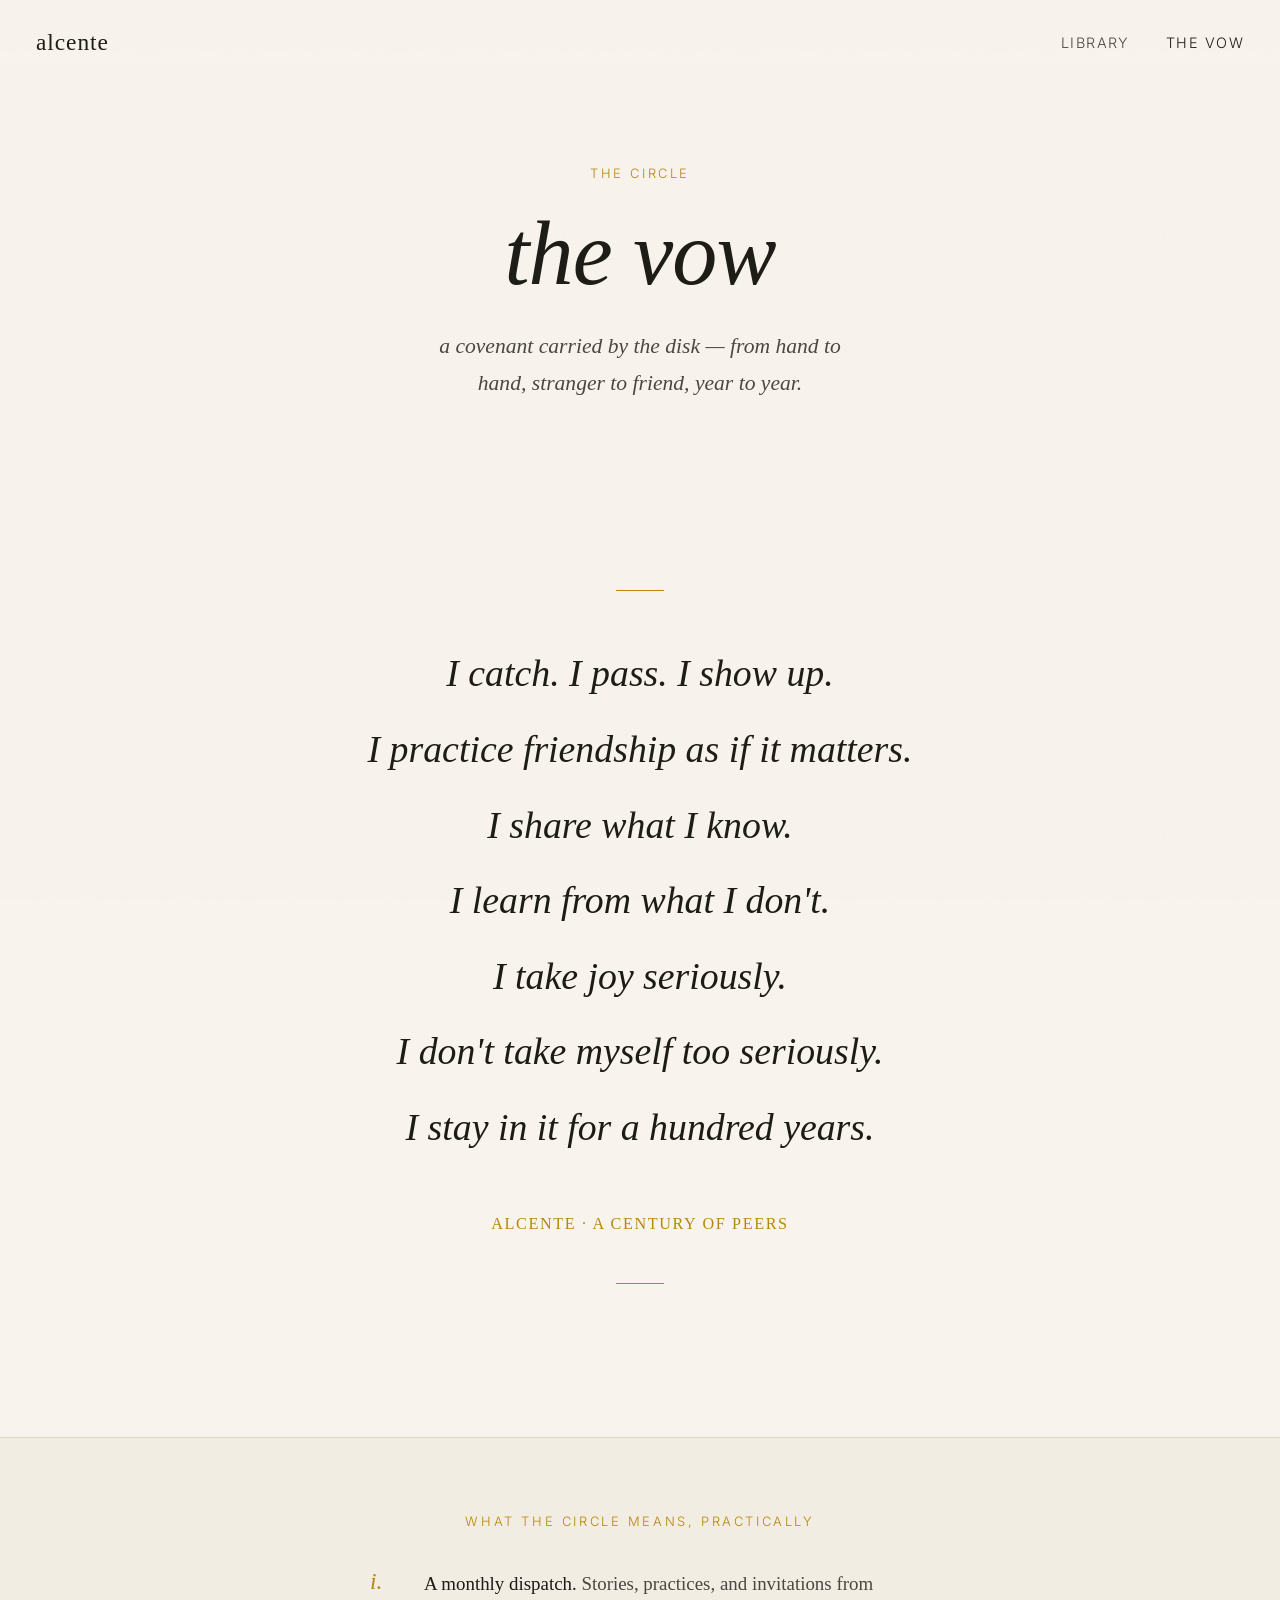
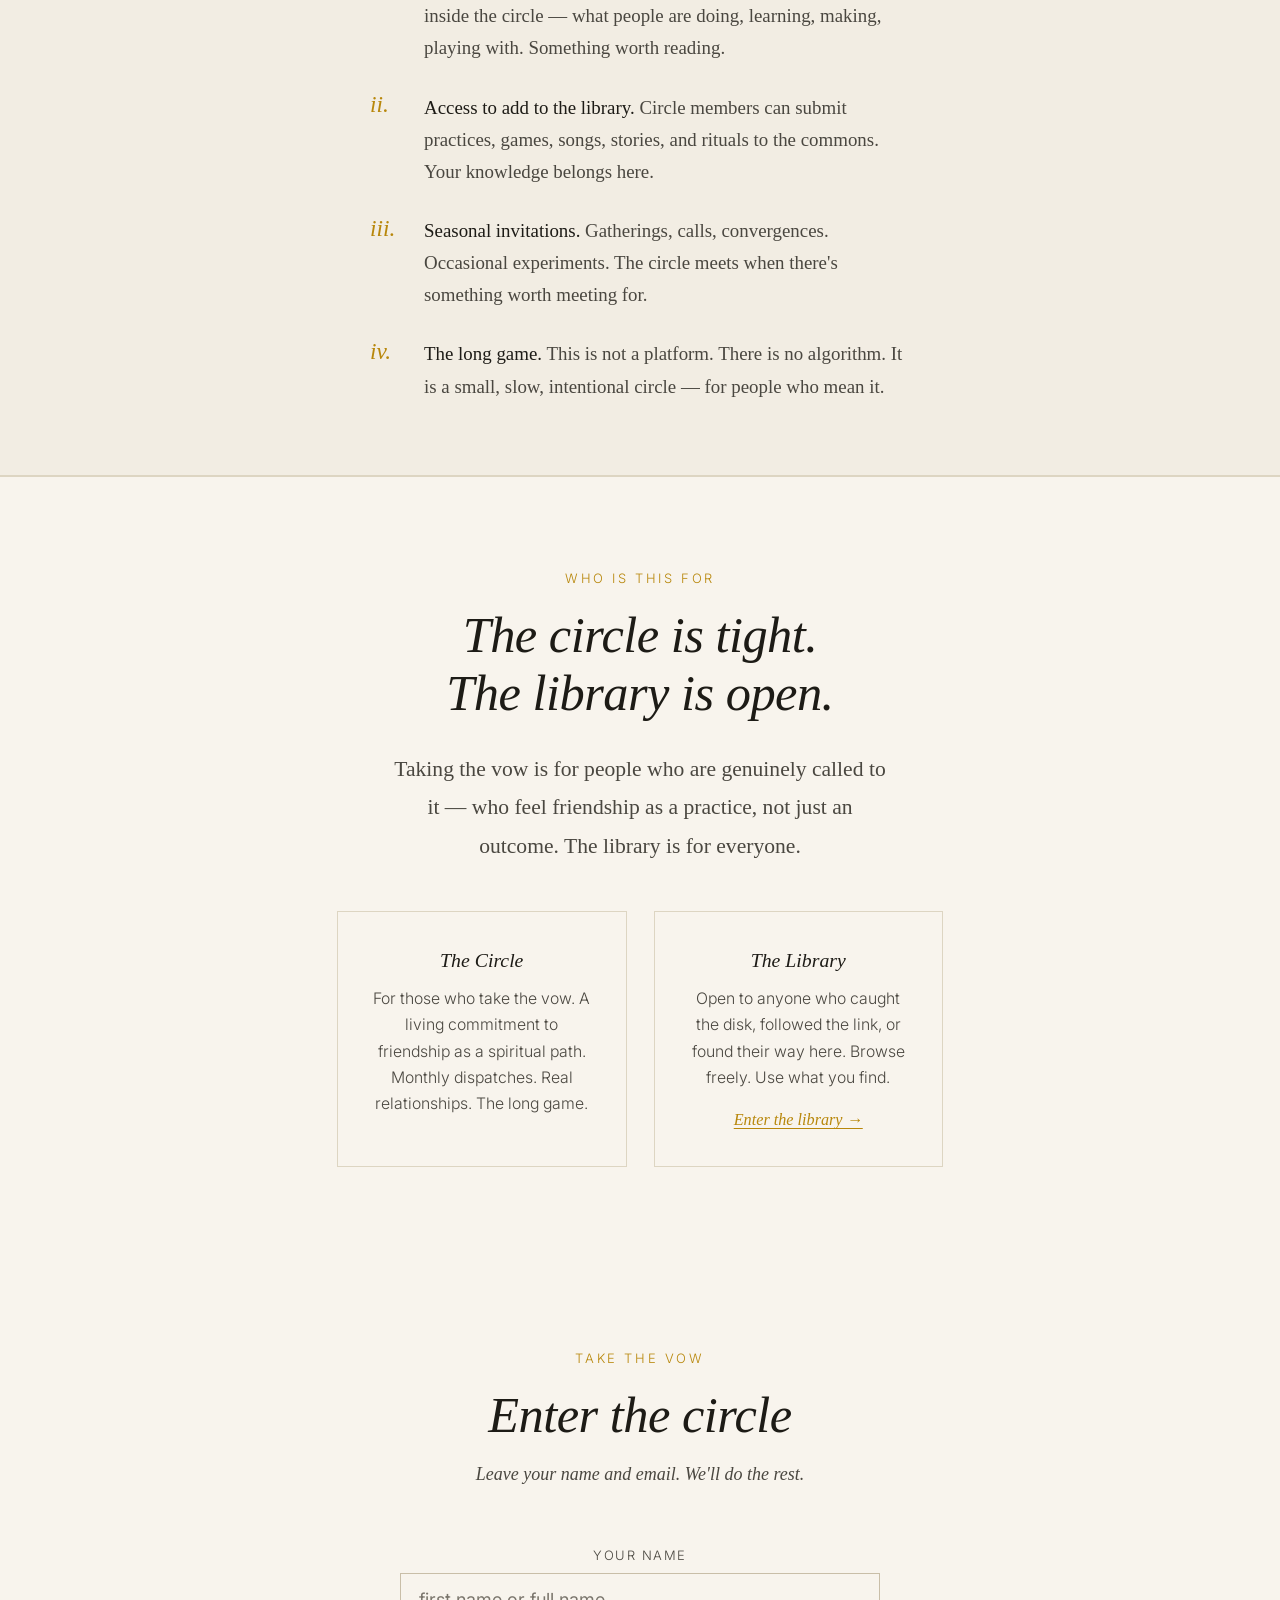
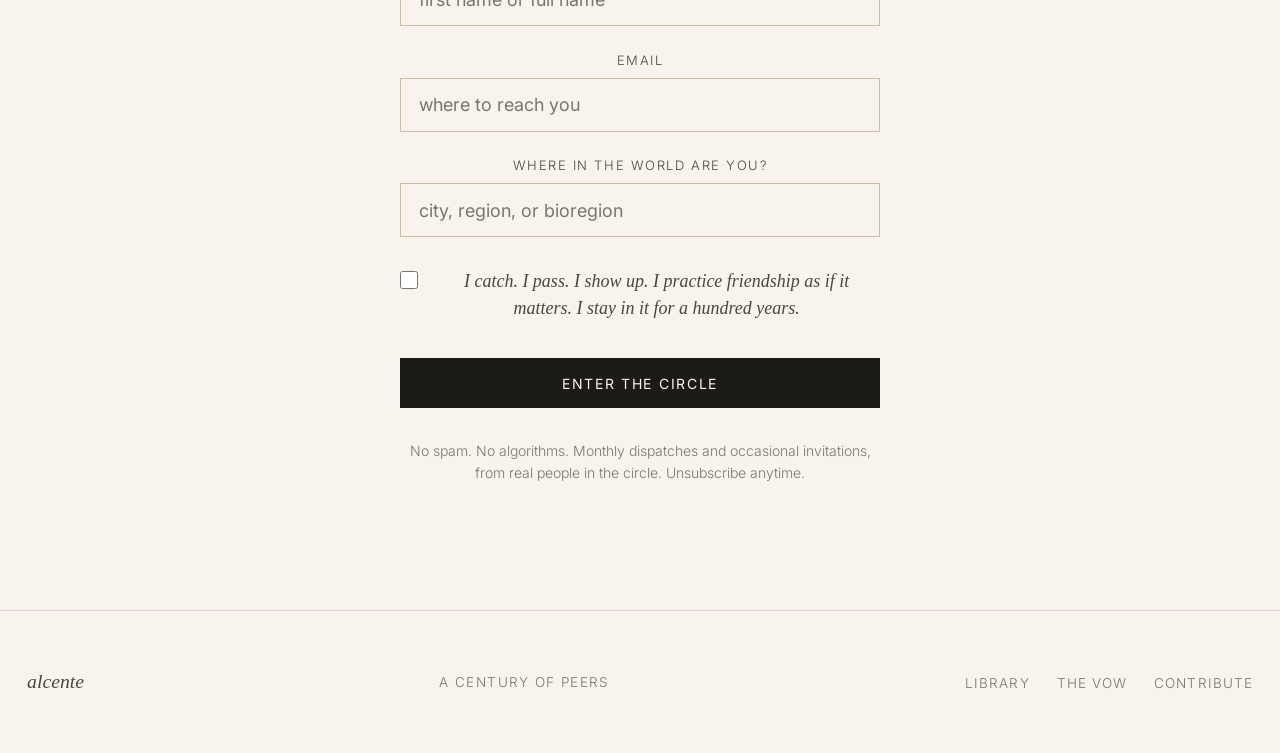
==== covenant.html @ 333cc289 "launch alcente" ====
<!DOCTYPE html>
<html lang="en">
<head>
  <meta charset="UTF-8">
  <meta name="viewport" content="width=device-width, initial-scale=1.0">
  <title>The Vow — alcente</title>
  <meta name="description" content="A hundred years of friendship. The covenant carried by the disk.">
  <link rel="preconnect" href="https://fonts.googleapis.com">
  <link rel="preconnect" href="https://fonts.gstatic.com" crossorigin>
  <link href="https://fonts.googleapis.com/css2?family=Cormorant+Garant:ital,wght@0,300;0,400;0,500;0,600;1,300;1,400;1,500&family=Inter:wght@300;400;500&display=swap" rel="stylesheet">
  <link rel="stylesheet" href="style.css">
  <style>
    /* Page-specific overrides */
    .vow__text {
      font-size: clamp(1.5rem, 3.5vw, 2.1rem);
    }
    .who-joins {
      padding: 5rem 1.5rem;
      border-top: 1px solid var(--border);
    }
    .who-joins__grid {
      display: grid;
      grid-template-columns: 1fr 1fr;
      gap: 1.5rem;
      max-width: 620px;
      margin: 2.5rem auto 0;
    }
    .who-joins__card {
      padding: 1.75rem;
      border: 1px solid var(--border);
    }
    .who-joins__title {
      font-family: var(--font-serif);
      font-size: 1.1rem;
      font-style: italic;
      margin-bottom: 0.5rem;
      color: var(--ink);
    }
    .who-joins__desc {
      font-size: 0.88rem;
      color: var(--ink-mid);
      line-height: 1.65;
    }
    @media (max-width: 560px) {
      .who-joins__grid { grid-template-columns: 1fr; }
    }
  </style>
</head>
<body>

  <nav class="nav">
    <a href="/" class="nav__logo">alcente</a>
    <ul class="nav__links">
      <li><a href="library.html">Library</a></li>
      <li><a href="covenant.html" class="active">The Vow</a></li>
    </ul>
  </nav>

  <main>

    <!-- Page Hero -->
    <section class="page-hero">
      <p class="section__label">The Circle</p>
      <h1 style="font-family: var(--font-serif); font-size: clamp(2.8rem, 8vw, 5rem); font-weight: 300; font-style: italic; margin-bottom: 1.25rem;">
        the vow
      </h1>
      <p style="font-family: var(--font-serif); font-size: 1.2rem; font-style: italic; color: var(--ink-mid); max-width: 420px; margin: 0 auto;">
        a covenant carried by the disk — from hand to hand, stranger to friend, year to year.
      </p>
    </section>

    <!-- The Vow -->
    <section class="vow">
      <div class="container" style="text-align: center;">
        <div class="divider"></div>

        <p class="vow__text" id="vow-text">
          <span class="vow__line">I catch. I pass. I show up.</span>
          <span class="vow__line">I practice friendship as if it matters.</span>
          <span class="vow__line">I share what I know.</span>
          <span class="vow__line">I learn from what I don't.</span>
          <span class="vow__line">I take joy seriously.</span>
          <span class="vow__line">I don't take myself too seriously.</span>
          <span class="vow__line">I stay in it for a hundred years.</span>
        </p>

        <div class="vow__signature">alcente · a century of peers</div>
        <div class="divider"></div>
      </div>
    </section>

    <!-- What the circle means -->
    <section class="circle-means">
      <div class="container">
        <p class="section__label" style="text-align:center;">What the circle means, practically</p>
        <ul class="circle-means__items" style="margin-top: 2rem;">
          <li class="circle-means__item fade-up">
            <span class="circle-means__num">i.</span>
            <span class="circle-means__desc">
              <strong style="font-weight: 500; color: var(--ink);">A monthly dispatch.</strong>
              Stories, practices, and invitations from inside the circle — what people are doing,
              learning, making, playing with. Something worth reading.
            </span>
          </li>
          <li class="circle-means__item fade-up">
            <span class="circle-means__num">ii.</span>
            <span class="circle-means__desc">
              <strong style="font-weight: 500; color: var(--ink);">Access to add to the library.</strong>
              Circle members can submit practices, games, songs, stories, and rituals
              to the commons. Your knowledge belongs here.
            </span>
          </li>
          <li class="circle-means__item fade-up">
            <span class="circle-means__num">iii.</span>
            <span class="circle-means__desc">
              <strong style="font-weight: 500; color: var(--ink);">Seasonal invitations.</strong>
              Gatherings, calls, convergences. Occasional experiments.
              The circle meets when there's something worth meeting for.
            </span>
          </li>
          <li class="circle-means__item fade-up">
            <span class="circle-means__num">iv.</span>
            <span class="circle-means__desc">
              <strong style="font-weight: 500; color: var(--ink);">The long game.</strong>
              This is not a platform. There is no algorithm. 
              It is a small, slow, intentional circle — for people who mean it.
            </span>
          </li>
        </ul>
      </div>
    </section>

    <!-- Who is this for -->
    <section class="who-joins">
      <div class="container" style="text-align: center;">
        <p class="section__label">Who is this for</p>
        <h2 class="section__title" style="font-style: italic; font-weight: 300;">
          The circle is tight.<br>The library is open.
        </h2>
        <p class="section__body" style="max-width: 500px; margin: 0 auto;">
          Taking the vow is for people who are genuinely called to it —
          who feel friendship as a practice, not just an outcome.
          The library is for everyone.
        </p>
        <div class="who-joins__grid">
          <div class="who-joins__card">
            <p class="who-joins__title">The Circle</p>
            <p class="who-joins__desc">
              For those who take the vow. A living commitment
              to friendship as a spiritual path. Monthly dispatches.
              Real relationships. The long game.
            </p>
          </div>
          <div class="who-joins__card">
            <p class="who-joins__title">The Library</p>
            <p class="who-joins__desc">
              Open to anyone who caught the disk, followed the link,
              or found their way here. Browse freely. Use what you find.
            </p>
            <p style="margin-top: 0.75rem;"><a href="library.html" style="font-family: var(--font-serif); font-style: italic; font-size: 0.9rem; color: var(--gold); text-decoration: underline; text-underline-offset: 3px;">Enter the library →</a></p>
          </div>
        </div>
      </div>
    </section>

    <!-- Join Form -->
    <section class="join" id="join">
      <div class="container" style="text-align: center;">
        <p class="section__label">Take the Vow</p>
        <h2 class="section__title" style="font-style: italic; font-weight: 300; margin-bottom: 0.75rem;">
          Enter the circle
        </h2>
        <p style="font-family: var(--font-serif); font-size: 1rem; font-style: italic; color: var(--ink-mid); margin-bottom: 3rem;">
          Leave your name and email. We'll do the rest.
        </p>

        <!-- Success message (hidden by default) -->
        <div class="form__success" id="form-success">
          <div style="margin-bottom: 1.5rem;">
            <svg width="48" height="48" viewBox="0 0 48 48" fill="none" xmlns="http://www.w3.org/2000/svg" style="margin: 0 auto 1rem;">
              <circle cx="24" cy="24" r="23" stroke="#B8870B" stroke-width="1"/>
              <circle cx="24" cy="24" r="15" stroke="#B8870B" stroke-width="0.5" opacity="0.4"/>
              <circle cx="24" cy="24" r="3" fill="#B8870B" opacity="0.5"/>
            </svg>
          </div>
          <p class="form__success-title">Welcome to the circle.</p>
          <p style="font-family: var(--font-serif); font-size: 1.1rem; font-style: italic; color: var(--ink-mid); line-height: 1.7; max-width: 380px; margin: 0 auto 1.5rem;">
            You'll receive a welcome dispatch soon. In the meantime — 
            the library is open, and the disk keeps moving.
          </p>
          <a href="library.html" class="btn btn--ghost" style="margin-top: 0.5rem;">Enter the Library</a>
        </div>

        <!-- The Form -->
        <!-- 
          SETUP: Replace the form action URL with your Formspree endpoint.
          1. Go to formspree.io → New Form
          2. Copy your endpoint (looks like https://formspree.io/f/xxxxxxxx)
          3. Replace "YOUR_FORMSPREE_ENDPOINT" below
        -->
        <form
          class="form"
          id="vow-form"
          action="https://formspree.io/f/mnjywywq"
          method="POST"
        >
          <!-- Hidden field for form identification -->
          <input type="hidden" name="_subject" value="New circle member — alcente">
          <input type="hidden" name="_next" value="">

          <div class="form__field">
            <label class="form__label" for="name">Your name</label>
            <input
              class="form__input"
              type="text"
              id="name"
              name="name"
              placeholder="first name or full name"
              required
              autocomplete="given-name"
            >
          </div>

          <div class="form__field">
            <label class="form__label" for="email">Email</label>
            <input
              class="form__input"
              type="email"
              id="email"
              name="email"
              placeholder="where to reach you"
              required
              autocomplete="email"
            >
          </div>

          <div class="form__field">
            <label class="form__label" for="where">Where in the world are you?</label>
            <input
              class="form__input"
              type="text"
              id="where"
              name="where"
              placeholder="city, region, or bioregion"
              autocomplete="off"
            >
          </div>

          <div class="form__field" style="margin-top: 0.5rem;">
            <label class="form__checkbox">
              <input type="checkbox" name="vow_taken" id="vow" required>
              <span class="form__checkbox-text">
                I catch. I pass. I show up. I practice friendship as if it matters.
                I stay in it for a hundred years.
              </span>
            </label>
          </div>

          <button type="submit" class="btn btn--primary" style="margin-top: 0.75rem; width: 100%;">
            Enter the Circle
          </button>

          <p class="form__note">
            No spam. No algorithms. Monthly dispatches and occasional invitations, 
            from real people in the circle. Unsubscribe anytime.
          </p>

        </form>
      </div>
    </section>

  </main>

  <footer class="footer">
    <div class="footer__logo">alcente</div>
    <span class="footer__tagline">a century of peers</span>
    <ul class="footer__links">
      <li><a href="library.html">Library</a></li>
      <li><a href="covenant.html">The Vow</a></li>
      <li><a href="contribute.html">Contribute</a></li>
    </ul>
  </footer>

  <script>
    // Animate vow lines on load
    const vowLines = document.querySelectorAll('.vow__line');
    vowLines.forEach((line, i) => {
      setTimeout(() => line.classList.add('visible'), 300 + i * 180);
    });

    // Scroll fade-ups
    const observer = new IntersectionObserver(
      (entries) => entries.forEach(e => { if (e.isIntersecting) e.target.classList.add('visible'); }),
      { threshold: 0.15 }
    );
    document.querySelectorAll('.fade-up').forEach(el => observer.observe(el));

    // Form AJAX submission
    const form = document.getElementById('vow-form');
    const success = document.getElementById('form-success');

    form.addEventListener('submit', async (e) => {
      e.preventDefault();
      const data = new FormData(form);
      const action = form.getAttribute('action');

      if (action === 'https://formspree.io/f/mnjywywq') {
        // Dev mode: just show success
        form.style.display = 'none';
        success.classList.add('show');
        return;
      }

      try {
        const res = await fetch(action, {
          method: 'POST',
          body: data,
          headers: { 'Accept': 'application/json' }
        });
        if (res.ok) {
          form.style.display = 'none';
          success.classList.add('show');
        } else {
          alert('Something went wrong. Please try again or email us directly.');
        }
      } catch {
        alert('Could not submit. Check your connection and try again.');
      }
    });
  </script>

</body>
</html>
---- style.css ----
/* ============================================
   ALCENTE — Design System
   a century of peers
   ============================================ */

@import url('https://fonts.googleapis.com/css2?family=Cormorant+Garant:ital,wght@0,300;0,400;0,500;0,600;1,300;1,400;1,500&family=Inter:wght@300;400;500&display=swap');

/* --- Tokens --- */
:root {
  --cream:      #F8F4ED;
  --cream-dark: #EDE6D6;
  --cream-mid:  #F2EDE3;
  --ink:        #1D1B16;
  --ink-mid:    #4A4740;
  --ink-light:  #7A756C;
  --gold:       #B8870B;
  --gold-pale:  rgba(184, 135, 11, 0.10);
  --gold-warm:  #C9A040;
  --sage:       #627358;
  --sage-pale:  rgba(98, 115, 88, 0.10);
  --border:     #DDD5C2;
  --border-mid: #C9BEA8;

  --font-serif: 'Cormorant Garant', Georgia, serif;
  --font-sans:  'Inter', system-ui, -apple-system, sans-serif;

  --ease-out: cubic-bezier(0.22, 1, 0.36, 1);
  --ease-in-out: cubic-bezier(0.65, 0, 0.35, 1);

  --max-prose: 660px;
  --max-wide:  960px;
}

/* --- Reset --- */
*, *::before, *::after { box-sizing: border-box; margin: 0; padding: 0; }

html {
  font-size: 18px;
  scroll-behavior: smooth;
  -webkit-font-smoothing: antialiased;
  -moz-osx-font-smoothing: grayscale;
}

body {
  background-color: var(--cream);
  color: var(--ink);
  font-family: var(--font-sans);
  font-weight: 300;
  line-height: 1.7;
  min-height: 100vh;
}

/* Grain overlay */
body::after {
  content: '';
  position: fixed;
  inset: 0;
  background-image: url("data:image/svg+xml,%3Csvg xmlns='http://www.w3.org/2000/svg' width='300' height='300'%3E%3Cfilter id='n'%3E%3CfeTurbulence type='fractalNoise' baseFrequency='0.75' numOctaves='4' stitchTiles='stitch'/%3E%3CfeColorMatrix type='saturate' values='0'/%3E%3C/filter%3E%3Crect width='300' height='300' filter='url(%23n)' opacity='0.04'/%3E%3C/svg%3E");
  pointer-events: none;
  z-index: 9999;
  opacity: 0.6;
}

img, svg { display: block; max-width: 100%; }
a { color: inherit; text-decoration: none; }
button { cursor: pointer; font-family: inherit; }

/* --- Typography --- */
h1, h2, h3, h4 {
  font-family: var(--font-serif);
  font-weight: 400;
  line-height: 1.15;
  letter-spacing: -0.01em;
}

h1 { font-size: clamp(2.8rem, 8vw, 5.5rem); }
h2 { font-size: clamp(1.8rem, 4vw, 2.8rem); }
h3 { font-size: clamp(1.3rem, 3vw, 1.8rem); }

p { font-size: 1rem; color: var(--ink-mid); }

.serif { font-family: var(--font-serif); }
.italic { font-style: italic; }
.gold { color: var(--gold); }
.sage { color: var(--sage); }
.light { color: var(--ink-light); }
.small { font-size: 0.78rem; letter-spacing: 0.08em; text-transform: uppercase; }

/* --- Layout --- */
.container {
  width: 100%;
  max-width: var(--max-prose);
  margin: 0 auto;
  padding: 0 1.5rem;
}

.container--wide {
  max-width: var(--max-wide);
}

/* --- Navigation --- */
.nav {
  position: fixed;
  top: 0;
  left: 0;
  right: 0;
  z-index: 100;
  padding: 1.25rem 2rem;
  display: flex;
  align-items: center;
  justify-content: space-between;
  background: linear-gradient(to bottom, var(--cream) 60%, transparent);
}

.nav__logo {
  font-family: var(--font-serif);
  font-size: 1.3rem;
  font-weight: 500;
  letter-spacing: 0.04em;
  color: var(--ink);
  transition: opacity 0.2s;
}
.nav__logo:hover { opacity: 0.6; }

.nav__links {
  display: flex;
  gap: 2rem;
  list-style: none;
}

.nav__links a {
  font-size: 0.8rem;
  letter-spacing: 0.1em;
  text-transform: uppercase;
  color: var(--ink-mid);
  transition: color 0.2s;
}
.nav__links a:hover,
.nav__links a.active { color: var(--ink); }

/* --- Hero --- */
.hero {
  min-height: 100svh;
  display: flex;
  flex-direction: column;
  align-items: center;
  justify-content: center;
  text-align: center;
  padding: 6rem 1.5rem 4rem;
  position: relative;
}

.hero__disk {
  width: min(280px, 70vw);
  height: min(280px, 70vw);
  margin: 0 auto 3rem;
  animation: breathe 7s var(--ease-in-out) infinite;
}

.disk-ring-outer {
  animation: rotate 90s linear infinite;
  transform-origin: center;
}
.disk-ring-inner {
  animation: rotate 50s linear infinite reverse;
  transform-origin: center;
}

.hero__eyebrow {
  font-size: 0.72rem;
  letter-spacing: 0.2em;
  text-transform: uppercase;
  color: var(--gold);
  margin-bottom: 1.2rem;
}

.hero__title {
  font-family: var(--font-serif);
  font-size: clamp(3.2rem, 10vw, 6.5rem);
  font-weight: 300;
  font-style: italic;
  color: var(--ink);
  line-height: 1.05;
  margin-bottom: 1.5rem;
}

.hero__sub {
  font-family: var(--font-serif);
  font-size: clamp(1.1rem, 2.5vw, 1.4rem);
  color: var(--ink-mid);
  font-style: italic;
  max-width: 480px;
  margin: 0 auto 3rem;
  line-height: 1.6;
}

.hero__ctas {
  display: flex;
  gap: 1rem;
  flex-wrap: wrap;
  justify-content: center;
}

.hero__scroll {
  position: absolute;
  bottom: 2rem;
  left: 50%;
  transform: translateX(-50%);
  font-size: 0.7rem;
  letter-spacing: 0.15em;
  text-transform: uppercase;
  color: var(--ink-light);
  display: flex;
  flex-direction: column;
  align-items: center;
  gap: 0.5rem;
  animation: float 3s ease-in-out infinite;
}
.hero__scroll::after {
  content: '';
  width: 1px;
  height: 40px;
  background: linear-gradient(to bottom, var(--ink-light), transparent);
}

/* --- Buttons --- */
.btn {
  display: inline-block;
  padding: 0.85rem 2rem;
  font-family: var(--font-sans);
  font-size: 0.78rem;
  font-weight: 400;
  letter-spacing: 0.12em;
  text-transform: uppercase;
  border: 1px solid currentColor;
  transition: all 0.25s var(--ease-out);
  position: relative;
  overflow: hidden;
}

.btn--primary {
  background: var(--ink);
  color: var(--cream);
  border-color: var(--ink);
}
.btn--primary:hover {
  background: var(--gold);
  border-color: var(--gold);
  color: var(--cream);
  transform: translateY(-2px);
}

.btn--ghost {
  background: transparent;
  color: var(--ink);
  border-color: var(--border-mid);
}
.btn--ghost:hover {
  border-color: var(--ink);
  transform: translateY(-2px);
}

/* --- Divider --- */
.divider {
  width: 48px;
  height: 1px;
  background: var(--gold);
  margin: 2.5rem auto;
}
.divider--left { margin-left: 0; }

/* --- Section --- */
.section {
  padding: 6rem 1.5rem;
}

.section__label {
  font-size: 0.72rem;
  letter-spacing: 0.2em;
  text-transform: uppercase;
  color: var(--gold);
  margin-bottom: 1rem;
}

.section__title {
  margin-bottom: 1.5rem;
}

.section__body {
  font-family: var(--font-serif);
  font-size: clamp(1.05rem, 2vw, 1.2rem);
  color: var(--ink-mid);
  line-height: 1.8;
}

/* --- About split (homepage) --- */
.about {
  background: var(--cream-mid);
  border-top: 1px solid var(--border);
  border-bottom: 1px solid var(--border);
}

.about__grid {
  display: grid;
  grid-template-columns: 1fr 1fr;
  gap: 4rem;
  align-items: center;
}

.about__text p + p { margin-top: 1rem; }

.about__values {
  list-style: none;
  display: flex;
  flex-direction: column;
  gap: 1.5rem;
}

.about__value {
  border-left: 2px solid var(--gold);
  padding-left: 1.5rem;
}

.about__value-title {
  font-family: var(--font-serif);
  font-size: 1.2rem;
  font-style: italic;
  margin-bottom: 0.25rem;
  color: var(--ink);
}

.about__value-desc {
  font-size: 0.9rem;
  color: var(--ink-mid);
  line-height: 1.6;
}

/* --- Vow / Covenant page --- */
.page-hero {
  padding: 9rem 1.5rem 4rem;
  text-align: center;
}

.vow {
  padding: 4rem 1.5rem 6rem;
  background: var(--cream);
}

.vow__text {
  font-family: var(--font-serif);
  font-size: clamp(1.4rem, 3.5vw, 2rem);
  font-style: italic;
  line-height: 2;
  color: var(--ink);
  text-align: center;
  max-width: 560px;
  margin: 0 auto;
}

.vow__line {
  display: block;
  opacity: 0;
  transform: translateY(12px);
  transition: opacity 0.6s var(--ease-out), transform 0.6s var(--ease-out);
}

.vow__line.visible {
  opacity: 1;
  transform: translateY(0);
}

.vow__signature {
  font-family: var(--font-serif);
  font-size: 0.9rem;
  color: var(--gold);
  letter-spacing: 0.1em;
  text-transform: uppercase;
  margin-top: 2.5rem;
  text-align: center;
}

/* What the circle means */
.circle-means {
  padding: 4rem 1.5rem;
  background: var(--cream-mid);
  border-top: 1px solid var(--border);
  border-bottom: 1px solid var(--border);
}

.circle-means__items {
  list-style: none;
  display: flex;
  flex-direction: column;
  gap: 1.5rem;
  max-width: 540px;
  margin: 0 auto;
}

.circle-means__item {
  display: grid;
  grid-template-columns: 2rem 1fr;
  gap: 1rem;
  align-items: start;
}

.circle-means__num {
  font-family: var(--font-serif);
  font-style: italic;
  font-size: 1.3rem;
  color: var(--gold);
  line-height: 1;
  padding-top: 0.1rem;
}

.circle-means__desc {
  font-family: var(--font-serif);
  font-size: 1.05rem;
  color: var(--ink-mid);
  line-height: 1.7;
}

/* Join form */
.join {
  padding: 5rem 1.5rem 7rem;
}

.form {
  max-width: 480px;
  margin: 0 auto;
  display: flex;
  flex-direction: column;
  gap: 1.25rem;
}

.form__field {
  display: flex;
  flex-direction: column;
  gap: 0.4rem;
}

.form__label {
  font-size: 0.72rem;
  letter-spacing: 0.12em;
  text-transform: uppercase;
  color: var(--ink-mid);
}

.form__input {
  background: transparent;
  border: 1px solid var(--border-mid);
  border-radius: 0;
  padding: 0.85rem 1rem;
  font-family: var(--font-sans);
  font-size: 1rem;
  color: var(--ink);
  transition: border-color 0.2s;
  width: 100%;
  outline: none;
}

.form__input:focus { border-color: var(--ink); }
.form__input::placeholder { color: var(--ink-light); }

.form__checkbox {
  display: flex;
  align-items: flex-start;
  gap: 0.85rem;
  cursor: pointer;
}

.form__checkbox input[type="checkbox"] {
  width: 18px;
  height: 18px;
  flex-shrink: 0;
  margin-top: 0.15rem;
  accent-color: var(--gold);
  cursor: pointer;
}

.form__checkbox-text {
  font-family: var(--font-serif);
  font-size: 1rem;
  font-style: italic;
  color: var(--ink-mid);
  line-height: 1.5;
}

.form__note {
  font-size: 0.78rem;
  color: var(--ink-light);
  line-height: 1.6;
  text-align: center;
  margin-top: 0.5rem;
}

.form__success {
  display: none;
  text-align: center;
  padding: 3rem;
  border: 1px solid var(--border);
}

.form__success.show { display: block; }

.form__success-title {
  font-family: var(--font-serif);
  font-size: 2rem;
  font-style: italic;
  margin-bottom: 0.75rem;
}

/* --- Library page --- */
.library-intro {
  padding: 9rem 1.5rem 3rem;
  text-align: center;
}

.filter-bar {
  padding: 0 1.5rem 2.5rem;
  display: flex;
  flex-direction: column;
  gap: 1rem;
  align-items: center;
  position: sticky;
  top: 64px;
  background: var(--cream);
  z-index: 10;
  border-bottom: 1px solid var(--border);
  padding-bottom: 1.25rem;
}

.filter-group {
  display: flex;
  align-items: center;
  gap: 0.5rem;
  flex-wrap: wrap;
  justify-content: center;
}

.filter-group__label {
  font-size: 0.68rem;
  letter-spacing: 0.12em;
  text-transform: uppercase;
  color: var(--ink-light);
  margin-right: 0.25rem;
}

.chip {
  font-family: var(--font-sans);
  font-size: 0.72rem;
  font-weight: 400;
  letter-spacing: 0.08em;
  text-transform: uppercase;
  padding: 0.4rem 0.9rem;
  border: 1px solid var(--border);
  background: transparent;
  color: var(--ink-mid);
  cursor: pointer;
  transition: all 0.18s;
  border-radius: 100px;
}

.chip:hover { border-color: var(--ink-mid); color: var(--ink); }
.chip.active {
  background: var(--ink);
  border-color: var(--ink);
  color: var(--cream);
}

/* Practice grid */
.practices {
  padding: 2.5rem 1.5rem 6rem;
}

.practices__grid {
  display: grid;
  gap: 1.5rem;
  max-width: var(--max-wide);
  margin: 0 auto;
}

.practice-card {
  border: 1px solid var(--border);
  background: var(--cream);
  transition: border-color 0.2s, box-shadow 0.2s;
  cursor: pointer;
}

.practice-card:hover {
  border-color: var(--border-mid);
  box-shadow: 0 4px 24px rgba(0,0,0,0.05);
}

.practice-card.hidden {
  display: none;
}

.practice-card__header {
  padding: 1.5rem 1.75rem;
  display: grid;
  grid-template-columns: 1fr auto;
  gap: 1rem;
  align-items: start;
}

.practice-card__title {
  font-family: var(--font-serif);
  font-size: 1.4rem;
  font-weight: 400;
  color: var(--ink);
  margin-bottom: 0.35rem;
}

.practice-card__tagline {
  font-family: var(--font-serif);
  font-size: 0.95rem;
  font-style: italic;
  color: var(--ink-mid);
}

.practice-card__meta {
  display: flex;
  flex-direction: column;
  align-items: flex-end;
  gap: 0.4rem;
}

.badge {
  font-size: 0.65rem;
  letter-spacing: 0.1em;
  text-transform: uppercase;
  padding: 0.25rem 0.65rem;
  border-radius: 100px;
  white-space: nowrap;
}

.badge--type {
  background: var(--gold-pale);
  color: var(--gold);
  border: 1px solid rgba(184,135,11,0.2);
}

.badge--scale {
  background: var(--sage-pale);
  color: var(--sage);
  border: 1px solid rgba(98,115,88,0.2);
}

.badge--time {
  font-size: 0.65rem;
  color: var(--ink-light);
  letter-spacing: 0.06em;
}

.practice-card__body {
  max-height: 0;
  overflow: hidden;
  transition: max-height 0.5s var(--ease-out);
}

.practice-card__body.open {
  max-height: 800px;
}

.practice-card__inner {
  padding: 0 1.75rem 1.75rem;
  border-top: 1px solid var(--border);
  display: grid;
  gap: 1.5rem;
}

.practice-card__section-label {
  font-size: 0.65rem;
  letter-spacing: 0.14em;
  text-transform: uppercase;
  color: var(--gold);
  margin-bottom: 0.5rem;
}

.practice-card__desc {
  font-family: var(--font-serif);
  font-size: 1rem;
  color: var(--ink-mid);
  line-height: 1.7;
}

.practice-card__steps {
  list-style: none;
  display: flex;
  flex-direction: column;
  gap: 0.6rem;
  counter-reset: steps;
}

.practice-card__steps li {
  counter-increment: steps;
  display: grid;
  grid-template-columns: 1.5rem 1fr;
  gap: 0.75rem;
  font-family: var(--font-serif);
  font-size: 1rem;
  color: var(--ink-mid);
  line-height: 1.6;
}

.practice-card__steps li::before {
  content: counter(steps) ".";
  color: var(--gold);
  font-style: italic;
  font-size: 0.95rem;
}

.practice-card__when,
.practice-card__source {
  font-size: 0.85rem;
  color: var(--ink-light);
  font-style: italic;
  line-height: 1.6;
}

.practice-card__expand {
  display: flex;
  align-items: center;
  gap: 0.5rem;
  font-size: 0.7rem;
  letter-spacing: 0.1em;
  text-transform: uppercase;
  color: var(--ink-light);
  margin-top: 0.5rem;
  transition: color 0.2s;
}
.practice-card:hover .practice-card__expand { color: var(--ink); }

.expand-icon {
  width: 16px;
  height: 16px;
  transition: transform 0.3s var(--ease-out);
}
.practice-card.open .expand-icon { transform: rotate(45deg); }

.no-results {
  text-align: center;
  padding: 4rem 1.5rem;
  font-family: var(--font-serif);
  font-size: 1.2rem;
  font-style: italic;
  color: var(--ink-light);
  display: none;
}

.no-results.show { display: block; }

/* --- Contribute page --- */
.contribute-intro {
  padding: 9rem 1.5rem 4rem;
  text-align: center;
}

.contribute-form {
  padding: 2rem 1.5rem 7rem;
}

.form__select {
  background: transparent;
  border: 1px solid var(--border-mid);
  padding: 0.85rem 1rem;
  font-family: var(--font-sans);
  font-size: 1rem;
  color: var(--ink);
  width: 100%;
  outline: none;
  cursor: pointer;
  transition: border-color 0.2s;
  appearance: none;
  background-image: url("data:image/svg+xml,%3Csvg xmlns='http://www.w3.org/2000/svg' width='12' height='8' viewBox='0 0 12 8'%3E%3Cpath d='M1 1l5 5 5-5' stroke='%234A4740' fill='none' stroke-width='1.5'/%3E%3C/svg%3E");
  background-repeat: no-repeat;
  background-position: right 1rem center;
}

.form__select:focus { border-color: var(--ink); }

.form__textarea {
  background: transparent;
  border: 1px solid var(--border-mid);
  padding: 0.85rem 1rem;
  font-family: var(--font-sans);
  font-size: 1rem;
  color: var(--ink);
  width: 100%;
  outline: none;
  resize: vertical;
  min-height: 120px;
  transition: border-color 0.2s;
  line-height: 1.6;
}
.form__textarea:focus { border-color: var(--ink); }
.form__textarea::placeholder { color: var(--ink-light); }

.form__row {
  display: grid;
  grid-template-columns: 1fr 1fr;
  gap: 1rem;
}

/* --- Footer --- */
.footer {
  padding: 3rem 1.5rem;
  border-top: 1px solid var(--border);
  display: flex;
  align-items: center;
  justify-content: space-between;
  flex-wrap: wrap;
  gap: 1rem;
}

.footer__logo {
  font-family: var(--font-serif);
  font-size: 1.1rem;
  font-style: italic;
  color: var(--ink-mid);
}

.footer__tagline {
  font-size: 0.75rem;
  letter-spacing: 0.1em;
  text-transform: uppercase;
  color: var(--ink-light);
}

.footer__links {
  display: flex;
  gap: 1.5rem;
  list-style: none;
}

.footer__links a {
  font-size: 0.75rem;
  letter-spacing: 0.08em;
  text-transform: uppercase;
  color: var(--ink-light);
  transition: color 0.2s;
}
.footer__links a:hover { color: var(--ink); }

/* --- Animations --- */
@keyframes breathe {
  0%, 100% { transform: scale(1); }
  50% { transform: scale(1.025); }
}

@keyframes rotate {
  from { transform: rotate(0deg); }
  to   { transform: rotate(360deg); }
}

@keyframes float {
  0%, 100% { transform: translateX(-50%) translateY(0); }
  50%       { transform: translateX(-50%) translateY(6px); }
}

@keyframes fadeUp {
  from { opacity: 0; transform: translateY(20px); }
  to   { opacity: 1; transform: translateY(0); }
}

.fade-up {
  opacity: 0;
  transform: translateY(20px);
  transition: opacity 0.7s var(--ease-out), transform 0.7s var(--ease-out);
}

.fade-up.visible {
  opacity: 1;
  transform: translateY(0);
}

/* --- Page entry --- */
main {
  animation: fadeUp 0.6s var(--ease-out) both;
}

/* --- Responsive --- */
@media (max-width: 768px) {
  html { font-size: 16px; }

  .nav { padding: 1rem 1.25rem; }
  .nav__links { gap: 1.25rem; }

  .about__grid {
    grid-template-columns: 1fr;
    gap: 2.5rem;
  }

  .form__row {
    grid-template-columns: 1fr;
  }

  .footer {
    flex-direction: column;
    text-align: center;
  }

  .footer__links { justify-content: center; }

  .practice-card__header {
    grid-template-columns: 1fr;
  }

  .practice-card__meta {
    align-items: flex-start;
    flex-direction: row;
    flex-wrap: wrap;
  }
}

@media (max-width: 480px) {
  .hero__ctas { flex-direction: column; align-items: center; }
  .btn { width: 100%; max-width: 280px; text-align: center; }
  .filter-group { gap: 0.35rem; }
}
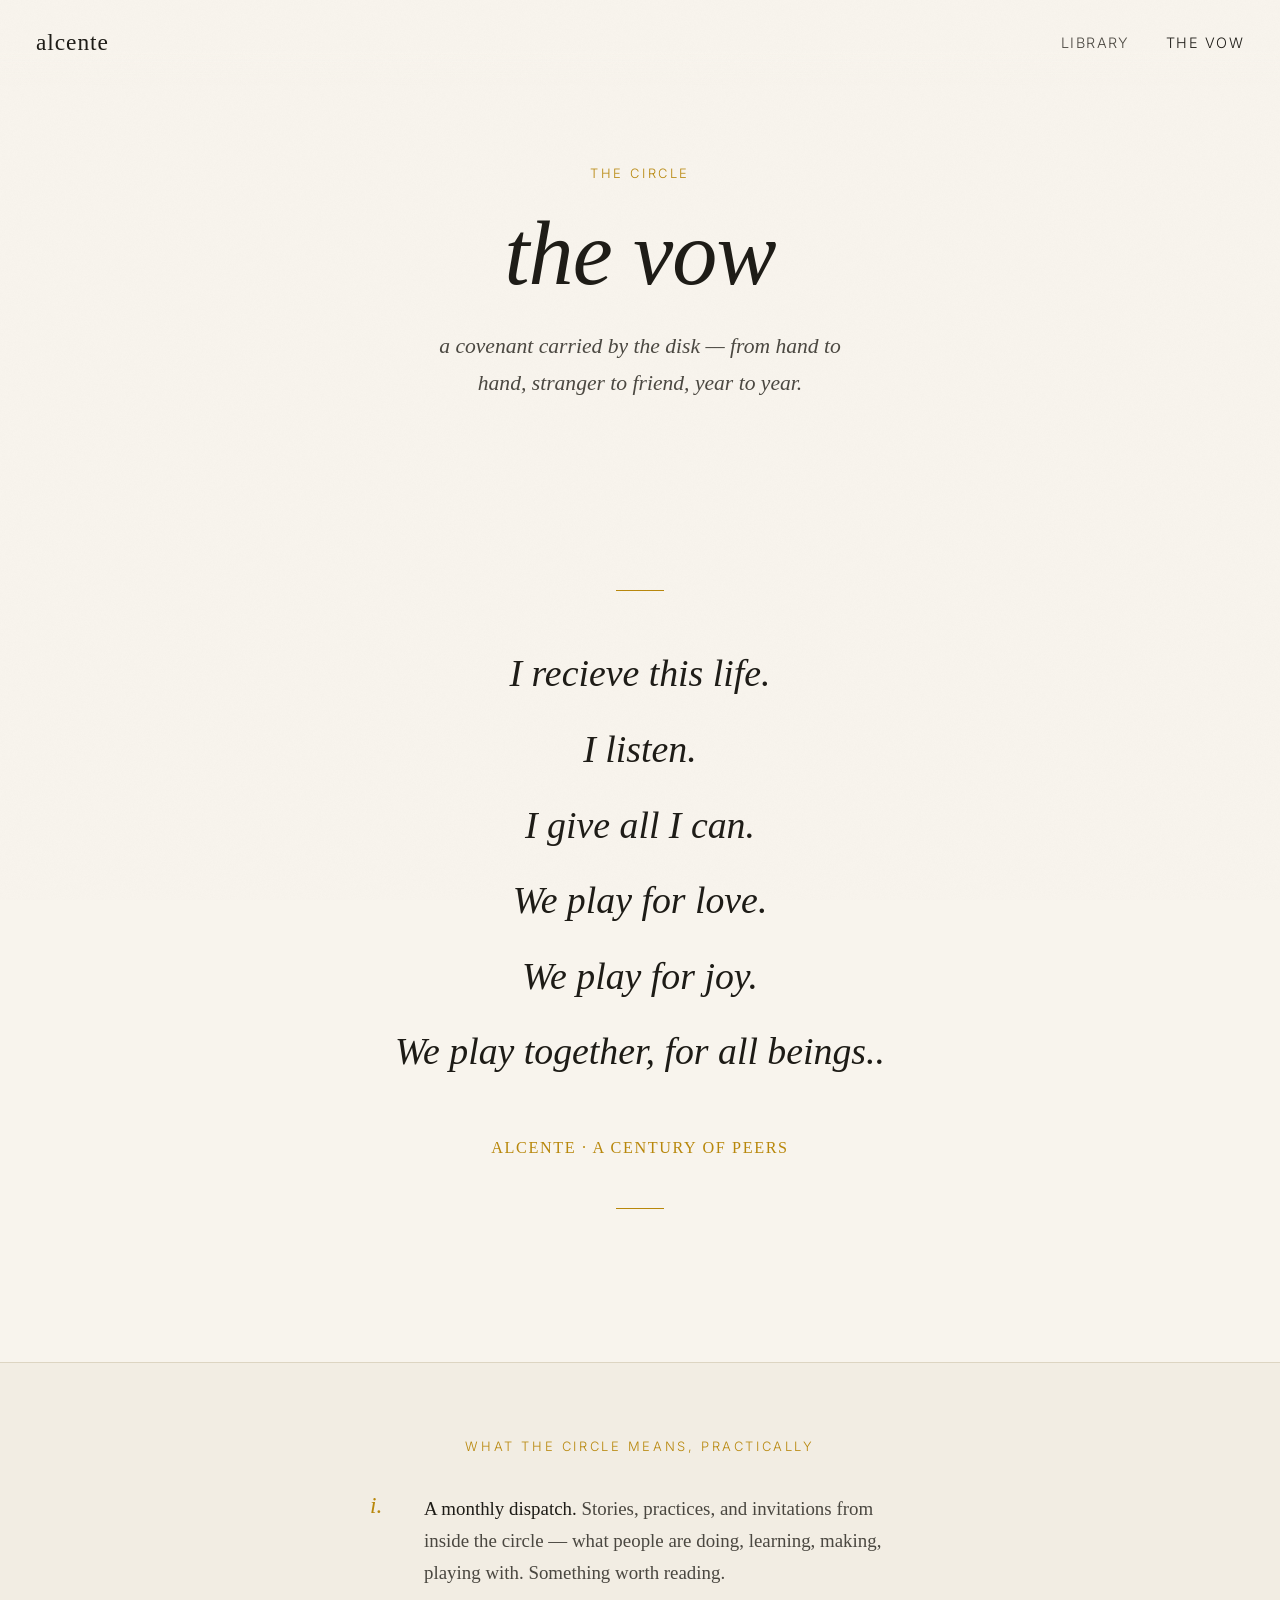
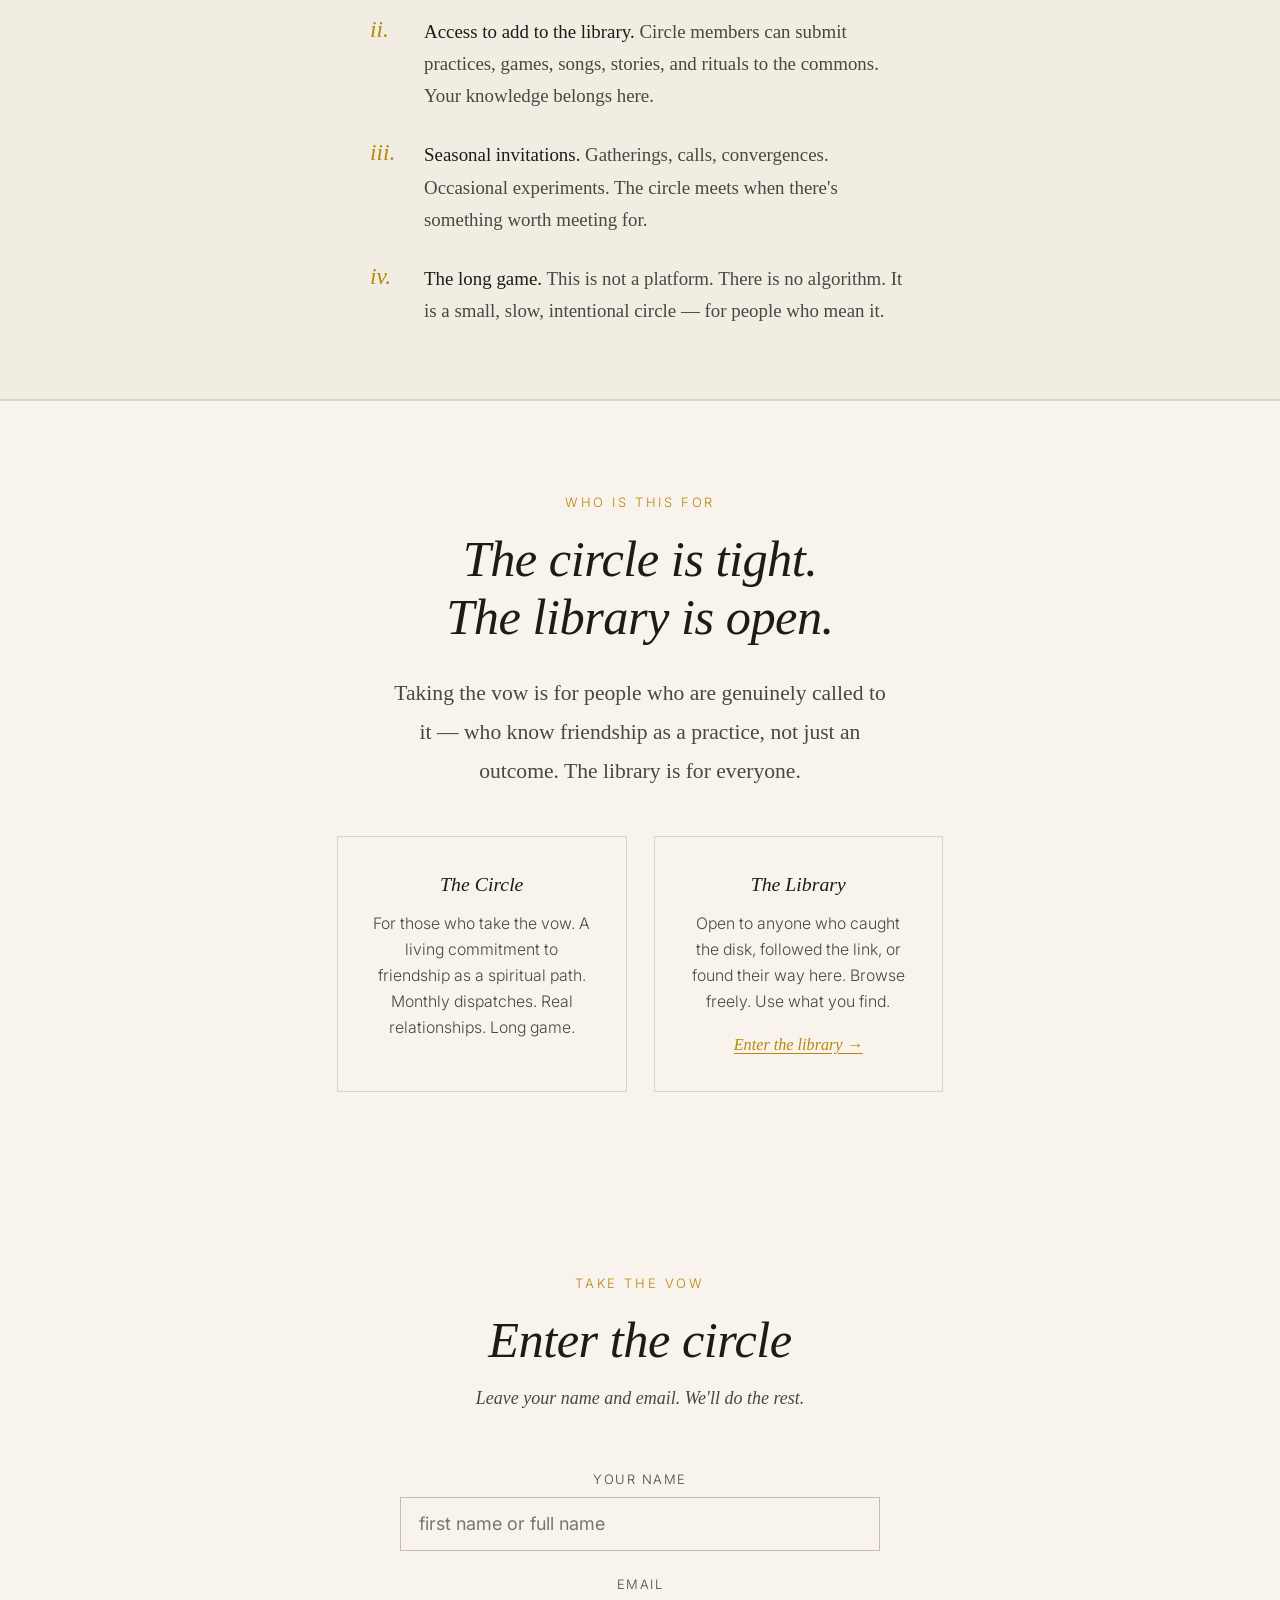
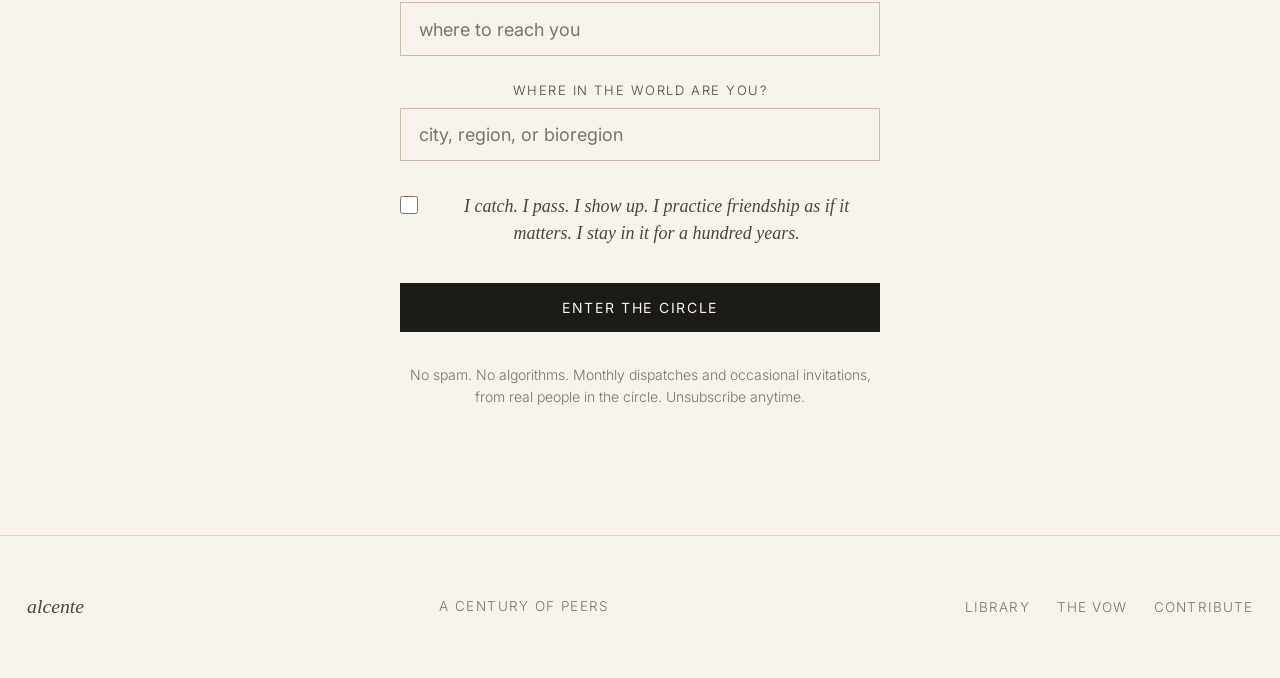
==== commit 2aa4b071: "Revise vow text and meta description in covenant.html Updated the vow text and adjusted the descript" ====
--- a/covenant.html
+++ b/covenant.html
@@ -4,7 +4,7 @@
   <meta charset="UTF-8">
   <meta name="viewport" content="width=device-width, initial-scale=1.0">
   <title>The Vow — alcente</title>
-  <meta name="description" content="A hundred years of friendship. The covenant carried by the disk.">
+  <meta name="description" content="A hundred years of friendship. The covenant carried by a disk.">
   <link rel="preconnect" href="https://fonts.googleapis.com">
   <link rel="preconnect" href="https://fonts.gstatic.com" crossorigin>
   <link href="https://fonts.googleapis.com/css2?family=Cormorant+Garant:ital,wght@0,300;0,400;0,500;0,600;1,300;1,400;1,500&family=Inter:wght@300;400;500&display=swap" rel="stylesheet">
@@ -75,13 +75,12 @@
         <div class="divider"></div>
 
         <p class="vow__text" id="vow-text">
-          <span class="vow__line">I catch. I pass. I show up.</span>
-          <span class="vow__line">I practice friendship as if it matters.</span>
-          <span class="vow__line">I share what I know.</span>
-          <span class="vow__line">I learn from what I don't.</span>
-          <span class="vow__line">I take joy seriously.</span>
-          <span class="vow__line">I don't take myself too seriously.</span>
-          <span class="vow__line">I stay in it for a hundred years.</span>
+          <span class="vow__line">I recieve this life.</span>
+          <span class="vow__line">I listen.</span>
+          <span class="vow__line">I give all I can.</span>
+          <span class="vow__line">We play for love.</span>
+          <span class="vow__line">We play for joy. </span>
+          <span class="vow__line">We play together, for all beings..</span>
         </p>
 
         <div class="vow__signature">alcente · a century of peers</div>
@@ -139,7 +138,7 @@
         </h2>
         <p class="section__body" style="max-width: 500px; margin: 0 auto;">
           Taking the vow is for people who are genuinely called to it —
-          who feel friendship as a practice, not just an outcome.
+          who know friendship as a practice, not just an outcome.
           The library is for everyone.
         </p>
         <div class="who-joins__grid">
@@ -148,7 +147,7 @@
             <p class="who-joins__desc">
               For those who take the vow. A living commitment
               to friendship as a spiritual path. Monthly dispatches.
-              Real relationships. The long game.
+              Real relationships. Long game.
             </p>
           </div>
           <div class="who-joins__card">
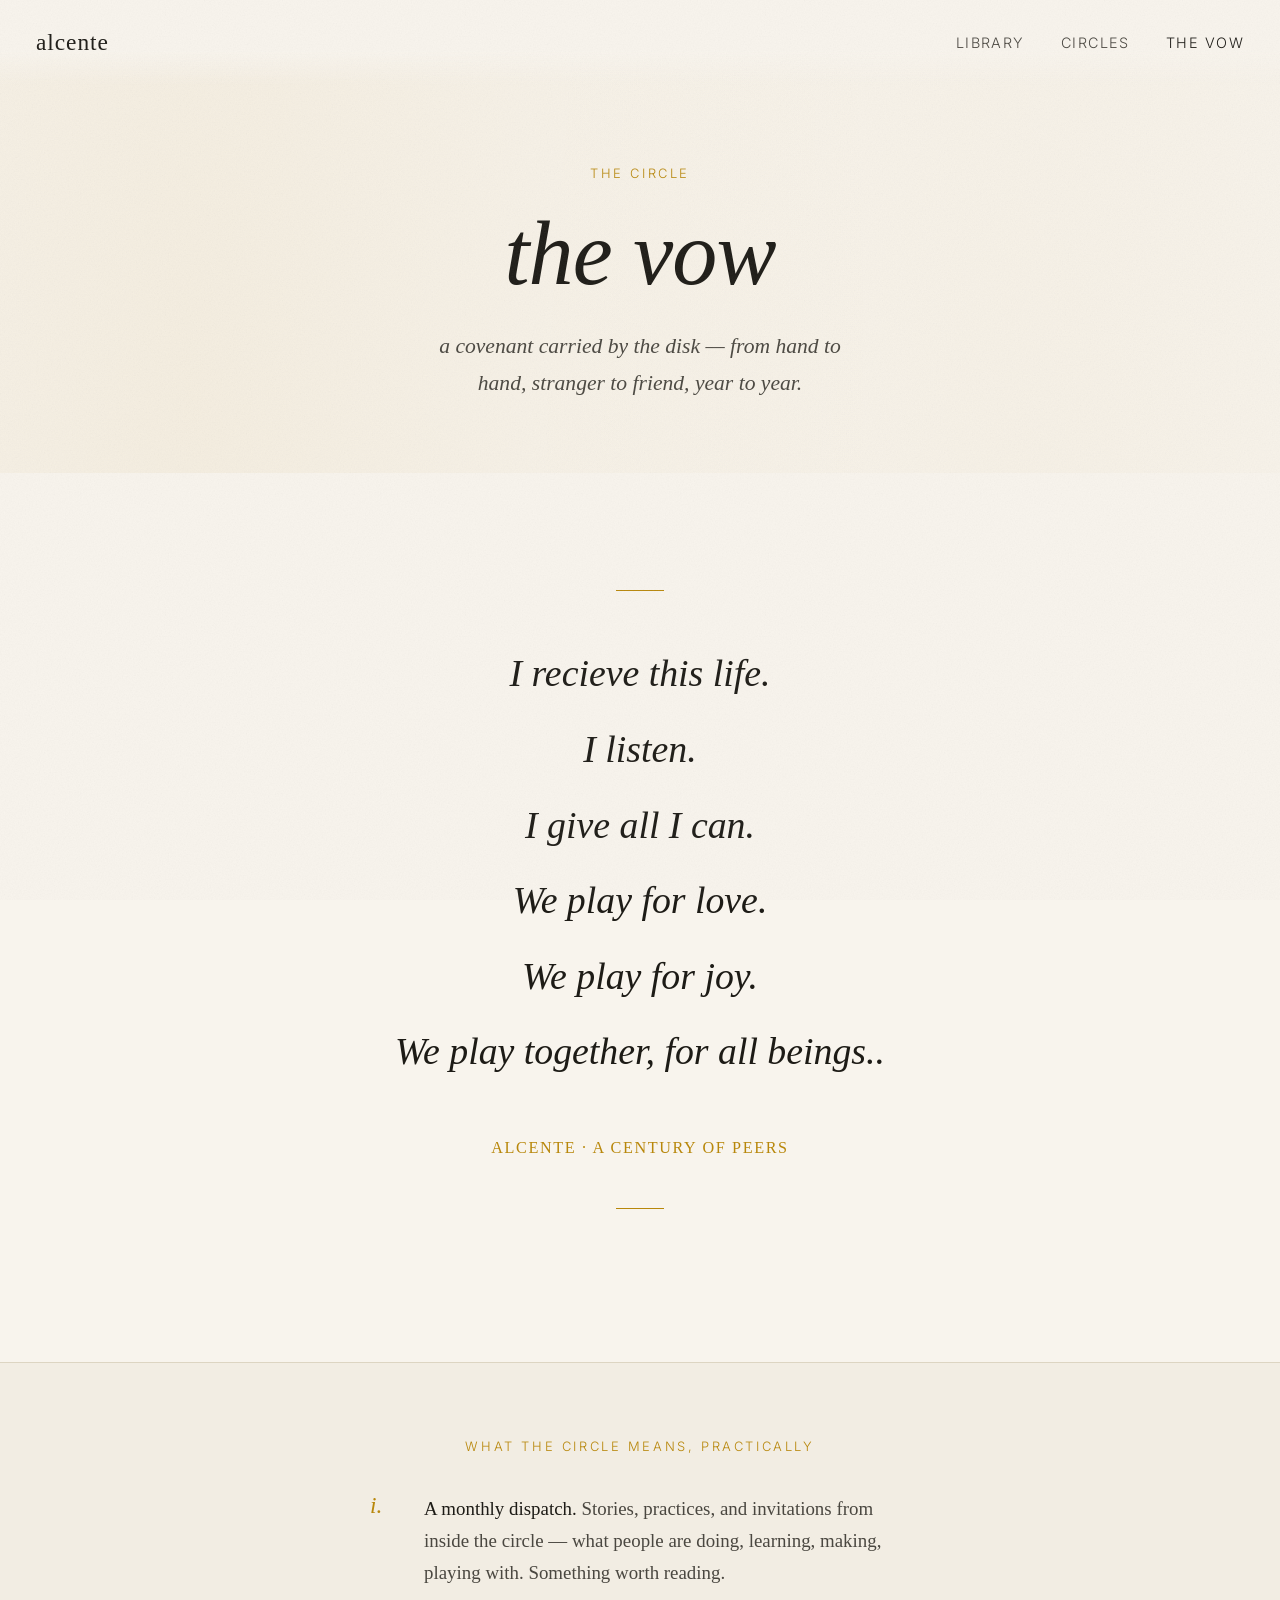
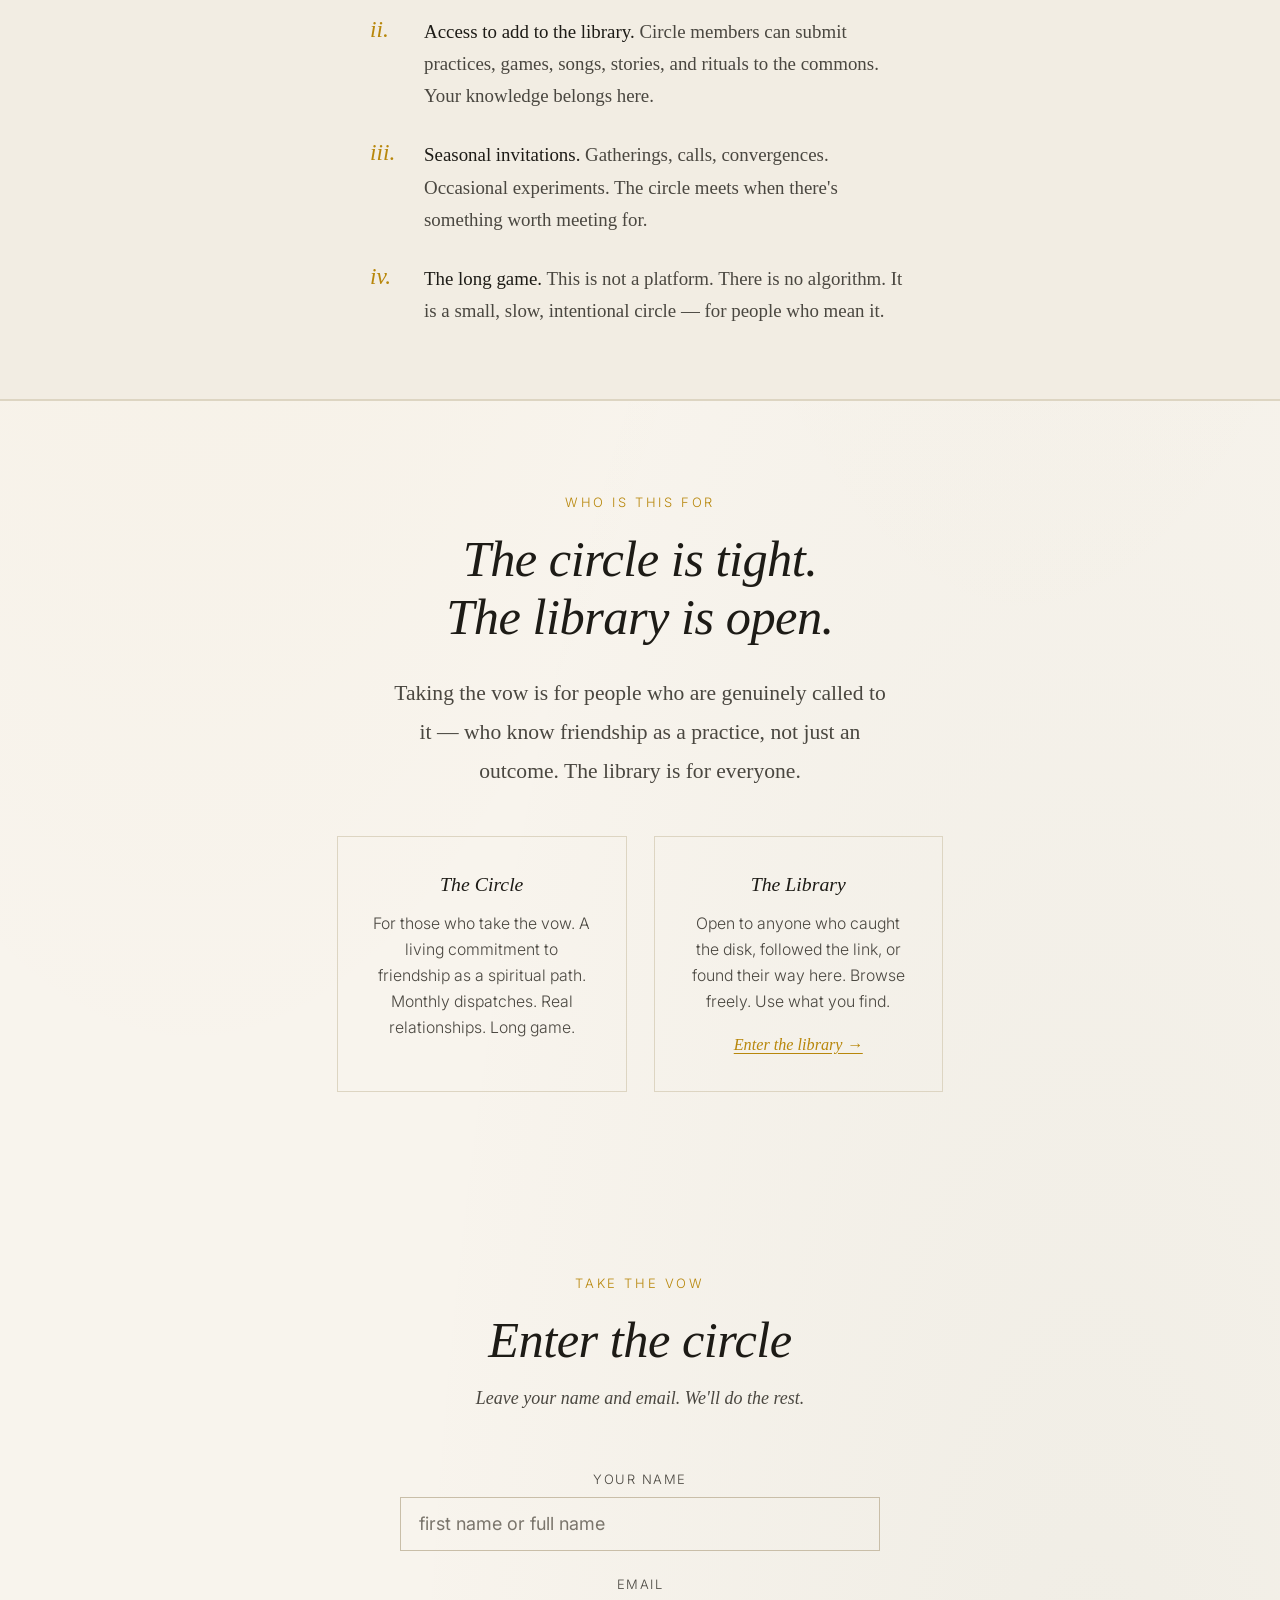
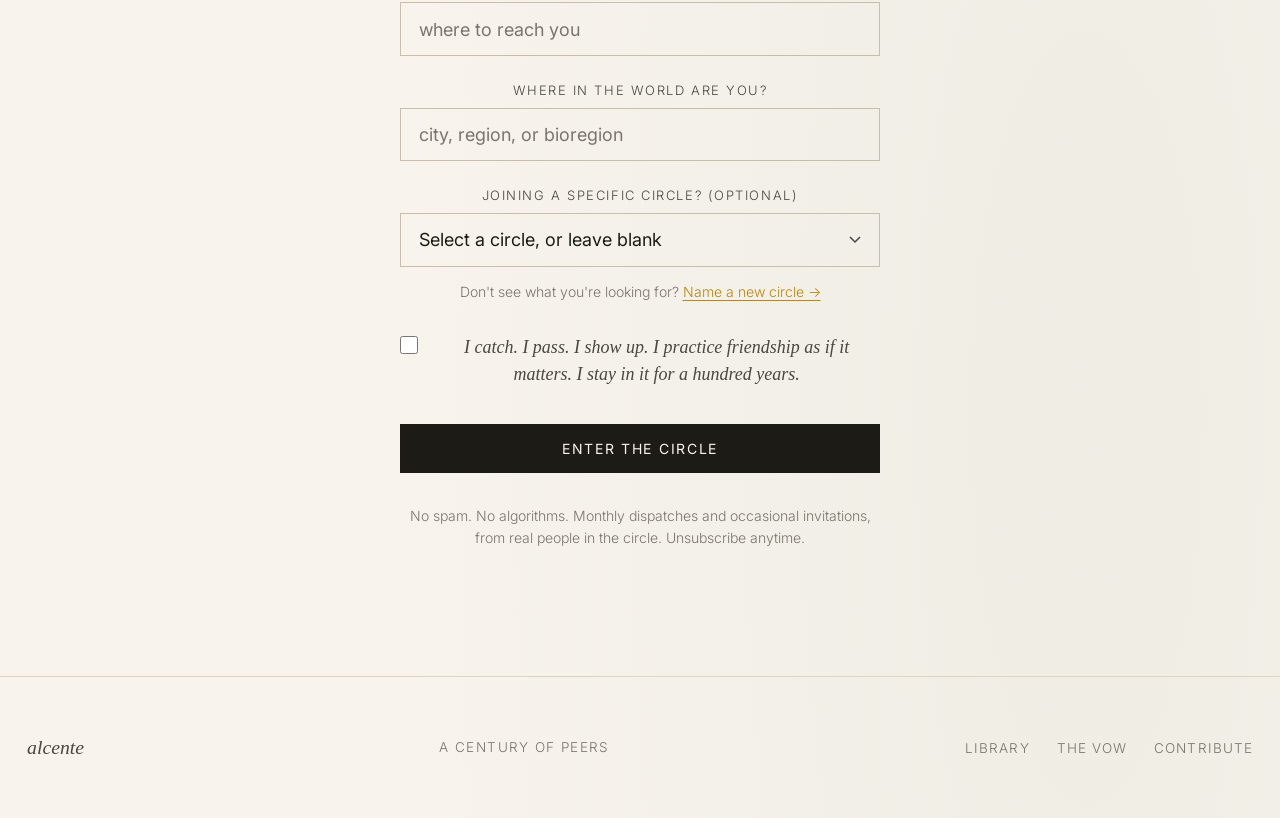
==== commit e39b59dd: "add circles feature" ====
--- a/covenant.html
+++ b/covenant.html
@@ -52,6 +52,7 @@
     <a href="/" class="nav__logo">alcente</a>
     <ul class="nav__links">
       <li><a href="library.html">Library</a></li>
+      <li><a href="circles.html">Circles</a></li>
       <li><a href="covenant.html" class="active">The Vow</a></li>
     </ul>
   </nav>
@@ -245,6 +246,23 @@
             >
           </div>
 
+          <div class="form__field">
+            <label class="form__label" for="circle-select">Joining a specific circle? (optional)</label>
+            <p id="circle-prefill-note" style="display:none; font-size:0.8rem; color:var(--gold); margin-bottom:0.5rem; letter-spacing:0.05em;"></p>
+            <select
+              class="form__select"
+              id="circle-select"
+              name="circle"
+              data-circles-dropdown
+            >
+              <option value="" disabled selected>Select a circle, or leave blank</option>
+            </select>
+            <p style="font-size:0.78rem; color:var(--ink-light); margin-top:0.4rem; line-height:1.5;">
+              Don't see what you're looking for?
+              <a href="start-circle.html" style="color:var(--gold); text-decoration:underline; text-underline-offset:3px;">Name a new circle →</a>
+            </p>
+          </div>
+
           <div class="form__field" style="margin-top: 0.5rem;">
             <label class="form__checkbox">
               <input type="checkbox" name="vow_taken" id="vow" required>
@@ -280,6 +298,7 @@
     </ul>
   </footer>
 
+  <script src="app.js"></script>
   <script>
     // Animate vow lines on load
     const vowLines = document.querySelectorAll('.vow__line');
--- a/style.css
+++ b/style.css
@@ -43,6 +43,10 @@
 
 body {
   background-color: var(--cream);
+  background-image:
+    radial-gradient(ellipse at 15% 10%, rgba(196, 154, 47, 0.07) 0%, transparent 45%),
+    radial-gradient(ellipse at 85% 90%, rgba(98, 115, 88, 0.06) 0%, transparent 45%),
+    radial-gradient(ellipse at 80% 15%, rgba(196, 154, 47, 0.04) 0%, transparent 35%);
   color: var(--ink);
   font-family: var(--font-sans);
   font-weight: 300;
@@ -55,10 +59,10 @@
   content: '';
   position: fixed;
   inset: 0;
-  background-image: url("data:image/svg+xml,%3Csvg xmlns='http://www.w3.org/2000/svg' width='300' height='300'%3E%3Cfilter id='n'%3E%3CfeTurbulence type='fractalNoise' baseFrequency='0.75' numOctaves='4' stitchTiles='stitch'/%3E%3CfeColorMatrix type='saturate' values='0'/%3E%3C/filter%3E%3Crect width='300' height='300' filter='url(%23n)' opacity='0.04'/%3E%3C/svg%3E");
+  background-image: url("data:image/svg+xml,%3Csvg xmlns='http://www.w3.org/2000/svg' width='300' height='300'%3E%3Cfilter id='n'%3E%3CfeTurbulence type='fractalNoise' baseFrequency='0.72' numOctaves='4' stitchTiles='stitch'/%3E%3CfeColorMatrix type='saturate' values='0'/%3E%3C/filter%3E%3Crect width='300' height='300' filter='url(%23n)' opacity='0.07'/%3E%3C/svg%3E");
   pointer-events: none;
   z-index: 9999;
-  opacity: 0.6;
+  opacity: 1;
 }
 
 img, svg { display: block; max-width: 100%; }
@@ -148,6 +152,20 @@
   text-align: center;
   padding: 6rem 1.5rem 4rem;
   position: relative;
+  background:
+    radial-gradient(ellipse at 50% 38%, rgba(196, 154, 47, 0.13) 0%, transparent 55%),
+    radial-gradient(ellipse at 50% 60%, #1f2918 0%, #111709 50%, #0a0f06 100%);
+  overflow: hidden;
+}
+
+.hero::before {
+  content: '';
+  position: absolute;
+  inset: 0;
+  background:
+    radial-gradient(ellipse at 30% 20%, rgba(98, 115, 88, 0.08) 0%, transparent 40%),
+    radial-gradient(ellipse at 70% 80%, rgba(196, 154, 47, 0.05) 0%, transparent 35%);
+  pointer-events: none;
 }
 
 .hero__disk {
@@ -179,15 +197,16 @@
   font-size: clamp(3.2rem, 10vw, 6.5rem);
   font-weight: 300;
   font-style: italic;
-  color: var(--ink);
+  color: #F8F4ED;
   line-height: 1.05;
   margin-bottom: 1.5rem;
+  text-shadow: 0 2px 40px rgba(0, 0, 0, 0.4);
 }
 
 .hero__sub {
   font-family: var(--font-serif);
   font-size: clamp(1.1rem, 2.5vw, 1.4rem);
-  color: var(--ink-mid);
+  color: rgba(248, 244, 237, 0.62);
   font-style: italic;
   max-width: 480px;
   margin: 0 auto 3rem;
@@ -209,7 +228,7 @@
   font-size: 0.7rem;
   letter-spacing: 0.15em;
   text-transform: uppercase;
-  color: var(--ink-light);
+  color: rgba(248, 244, 237, 0.35);
   display: flex;
   flex-direction: column;
   align-items: center;
@@ -220,7 +239,7 @@
   content: '';
   width: 1px;
   height: 40px;
-  background: linear-gradient(to bottom, var(--ink-light), transparent);
+  background: linear-gradient(to bottom, rgba(248, 244, 237, 0.35), transparent);
 }
 
 /* --- Buttons --- */
@@ -260,6 +279,29 @@
   transform: translateY(-2px);
 }
 
+/* Hero-specific button overrides (dark background) */
+.hero .btn--primary {
+  background: var(--gold);
+  border-color: var(--gold);
+  color: #0a0f06;
+}
+.hero .btn--primary:hover {
+  background: var(--gold-warm);
+  border-color: var(--gold-warm);
+  color: #0a0f06;
+}
+.hero .btn--ghost {
+  color: rgba(248, 244, 237, 0.7);
+  border-color: rgba(248, 244, 237, 0.22);
+  background: transparent;
+}
+.hero .btn--ghost:hover {
+  color: #F8F4ED;
+  border-color: rgba(248, 244, 237, 0.65);
+  background: transparent;
+  transform: translateY(-2px);
+}
+
 /* --- Divider --- */
 .divider {
   width: 48px;
@@ -272,6 +314,15 @@
 /* --- Section --- */
 .section {
   padding: 6rem 1.5rem;
+  position: relative;
+}
+
+.section::before {
+  content: '';
+  position: absolute;
+  inset: 0;
+  background: radial-gradient(ellipse at 80% 20%, rgba(196, 154, 47, 0.055) 0%, transparent 50%);
+  pointer-events: none;
 }
 
 .section__label {
@@ -295,7 +346,10 @@
 
 /* --- About split (homepage) --- */
 .about {
-  background: var(--cream-mid);
+  background:
+    radial-gradient(ellipse at 15% 50%, rgba(98, 115, 88, 0.09) 0%, transparent 45%),
+    radial-gradient(ellipse at 85% 20%, rgba(196, 154, 47, 0.07) 0%, transparent 40%),
+    var(--cream-mid);
   border-top: 1px solid var(--border);
   border-bottom: 1px solid var(--border);
 }
@@ -802,6 +856,90 @@
   gap: 1rem;
 }
 
+/* --- Circles --- */
+.circles-grid {
+  display: grid;
+  gap: 1.5rem;
+  max-width: var(--max-wide);
+  margin: 2.5rem auto 0;
+}
+
+.circle-card {
+  border: 1px solid var(--border);
+  padding: 2rem 2rem 1.5rem 2.25rem;
+  position: relative;
+  display: grid;
+  gap: 1rem;
+  transition: border-color 0.2s, box-shadow 0.2s;
+  background: var(--cream);
+}
+
+.circle-card::before {
+  content: '';
+  position: absolute;
+  left: 0;
+  top: 0;
+  bottom: 0;
+  width: 3px;
+  background: linear-gradient(to bottom, var(--gold), var(--sage));
+}
+
+.circle-card:hover {
+  border-color: var(--border-mid);
+  box-shadow: 0 4px 24px rgba(0, 0, 0, 0.06);
+}
+
+.circle-card__header {
+  display: flex;
+  align-items: flex-start;
+  justify-content: space-between;
+  gap: 1rem;
+  flex-wrap: wrap;
+}
+
+.circle-card__name {
+  font-family: var(--font-serif);
+  font-size: 1.5rem;
+  font-weight: 400;
+  font-style: italic;
+  color: var(--ink);
+  line-height: 1.2;
+}
+
+.circle-card__desc {
+  font-family: var(--font-serif);
+  font-size: 1.05rem;
+  color: var(--ink-mid);
+  line-height: 1.75;
+}
+
+.circle-card__footer {
+  display: flex;
+  align-items: center;
+  justify-content: space-between;
+  flex-wrap: wrap;
+  gap: 1rem;
+  padding-top: 0.75rem;
+  border-top: 1px solid var(--border);
+  margin-top: 0.25rem;
+}
+
+.circle-card__meta {
+  font-size: 0.78rem;
+  color: var(--ink-light);
+  letter-spacing: 0.03em;
+}
+
+/* Circles intro page */
+.circles-intro {
+  padding: 9rem 1.5rem 3rem;
+  text-align: center;
+}
+
+.circles-section {
+  padding: 2.5rem 1.5rem 6rem;
+}
+
 /* --- Footer --- */
 .footer {
   padding: 3rem 1.5rem;
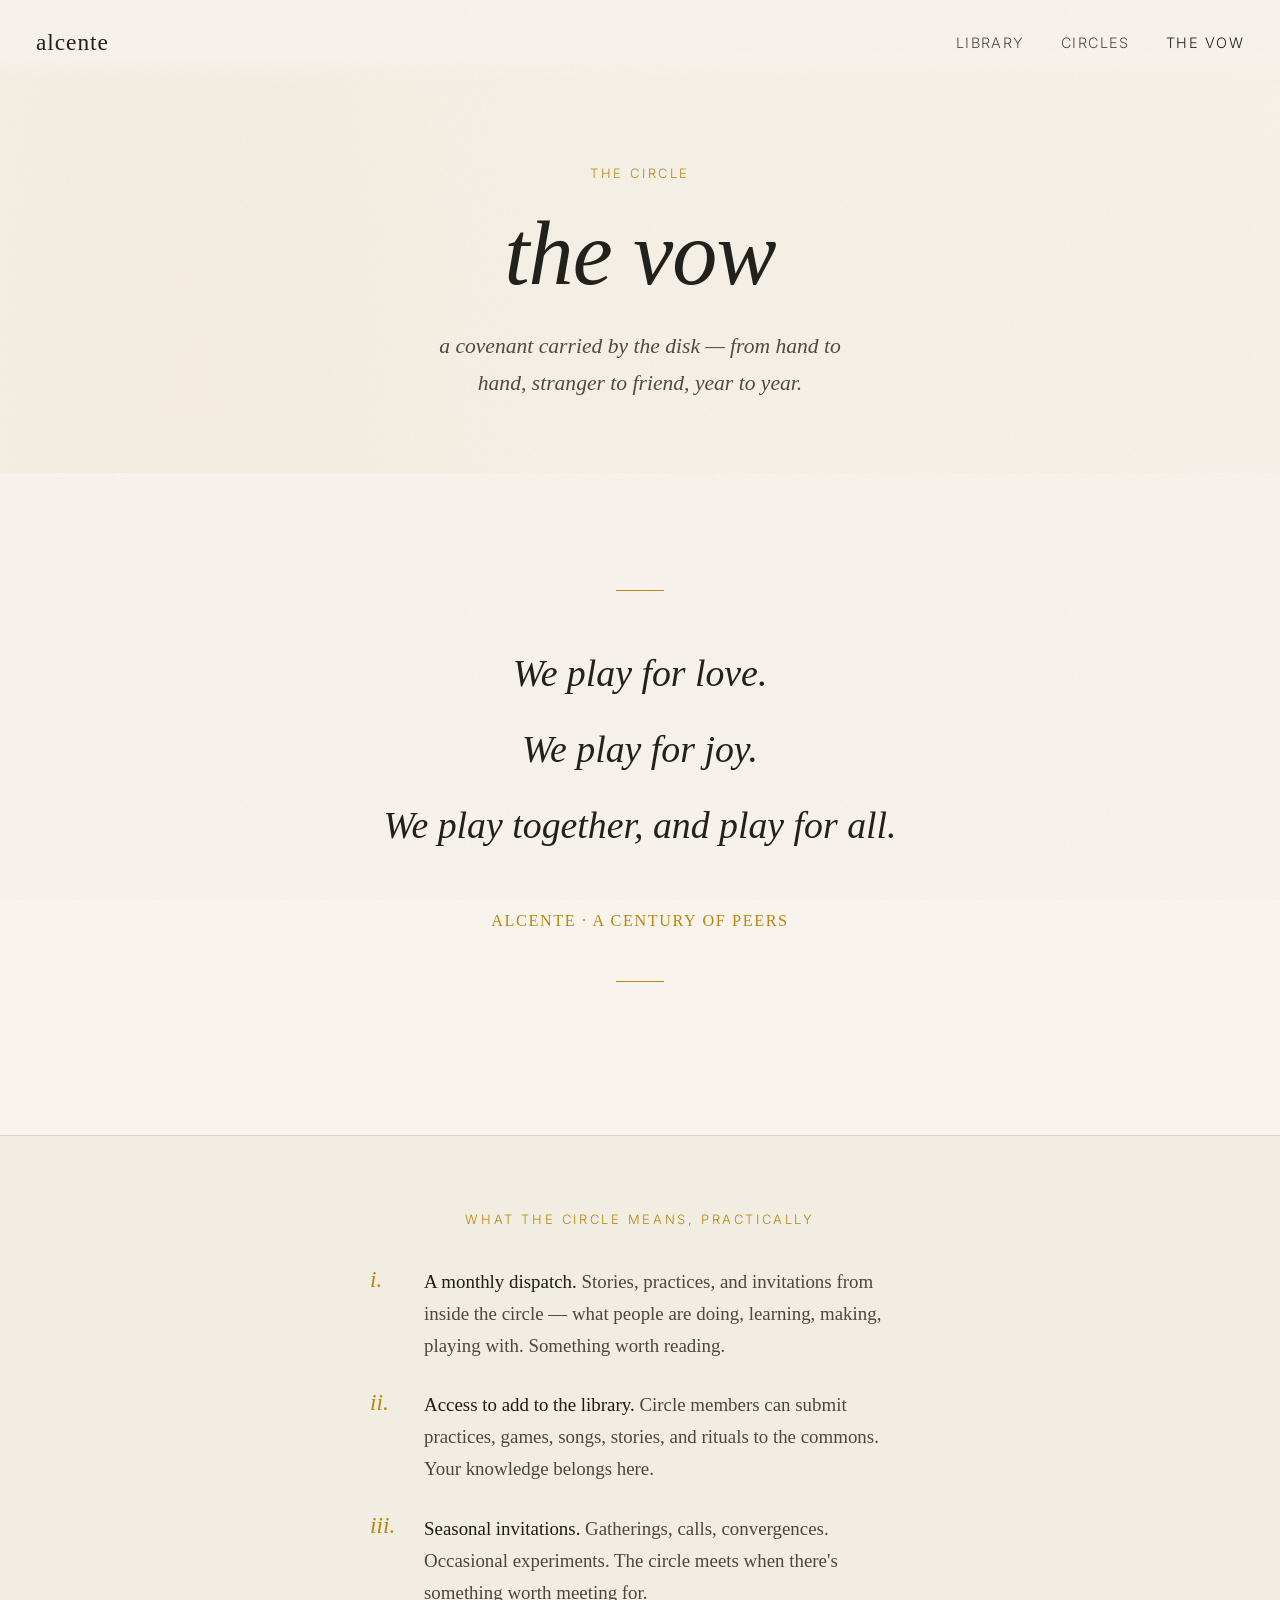
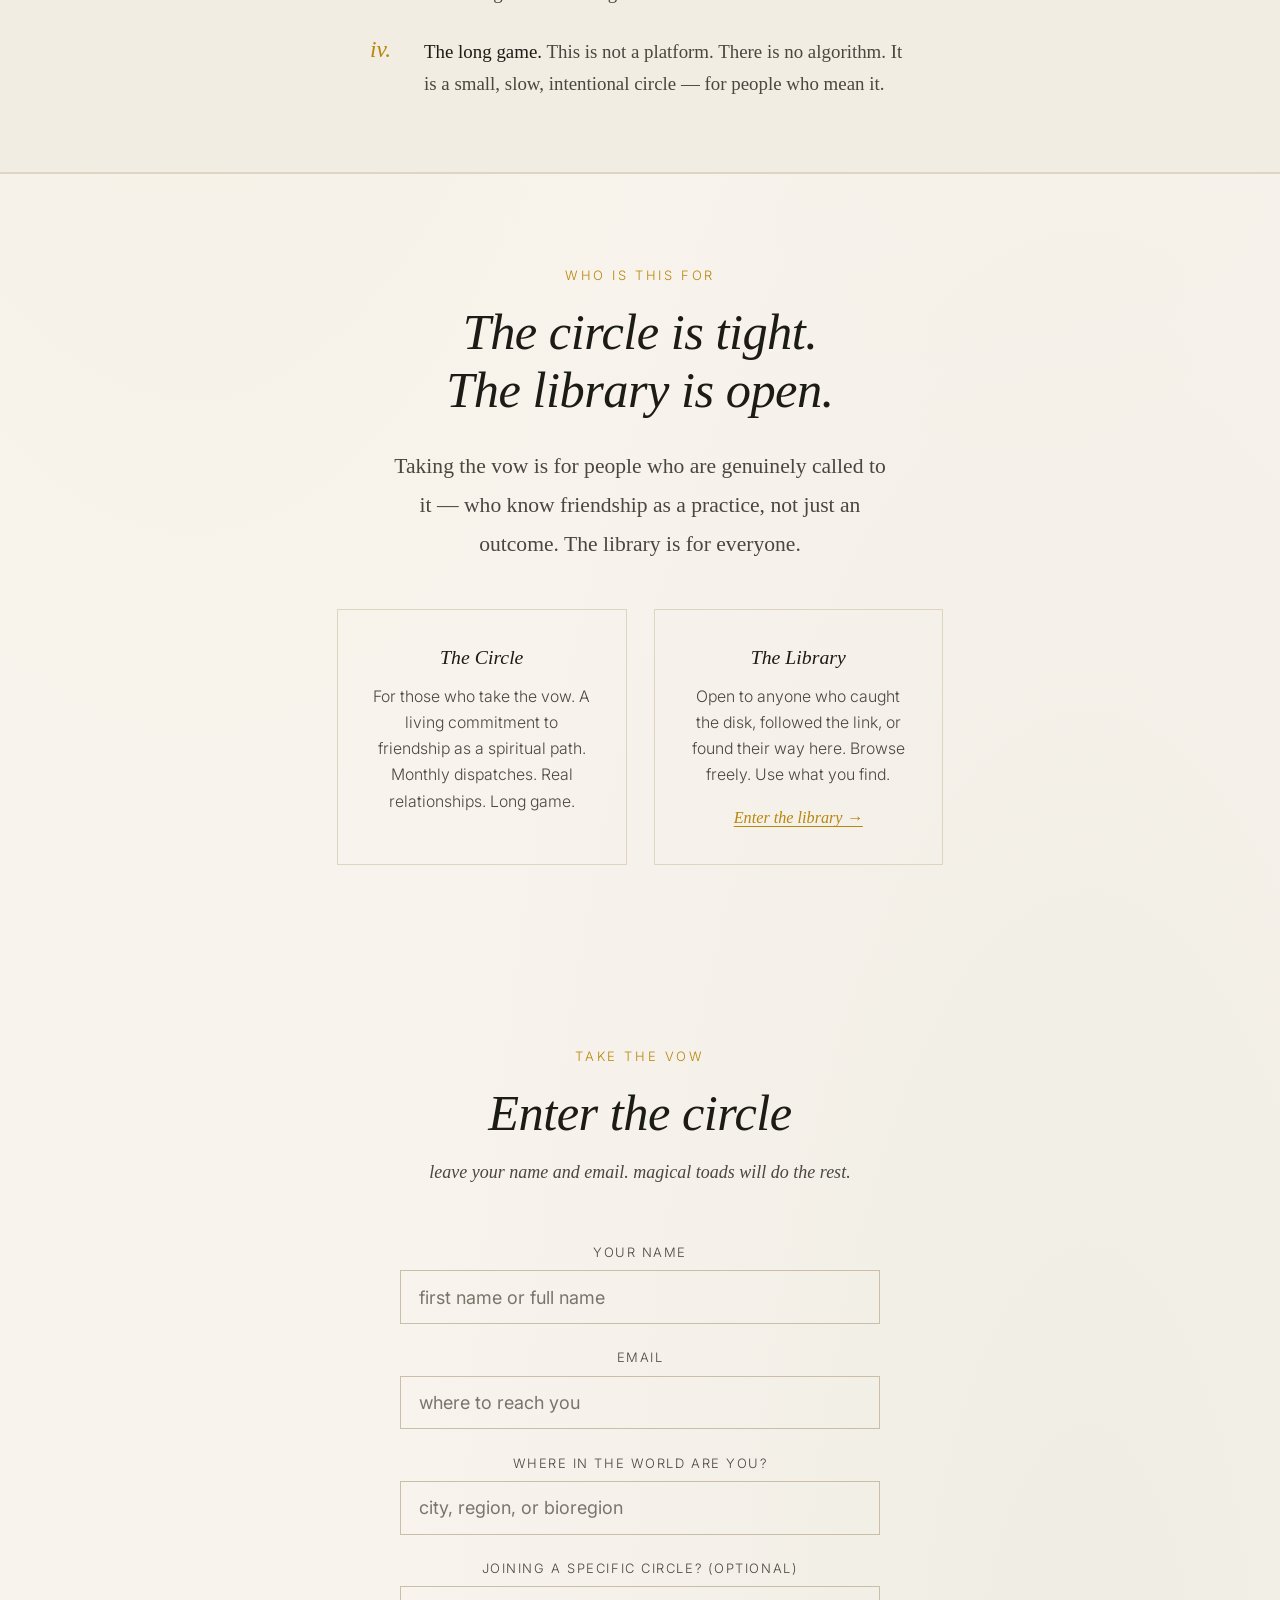
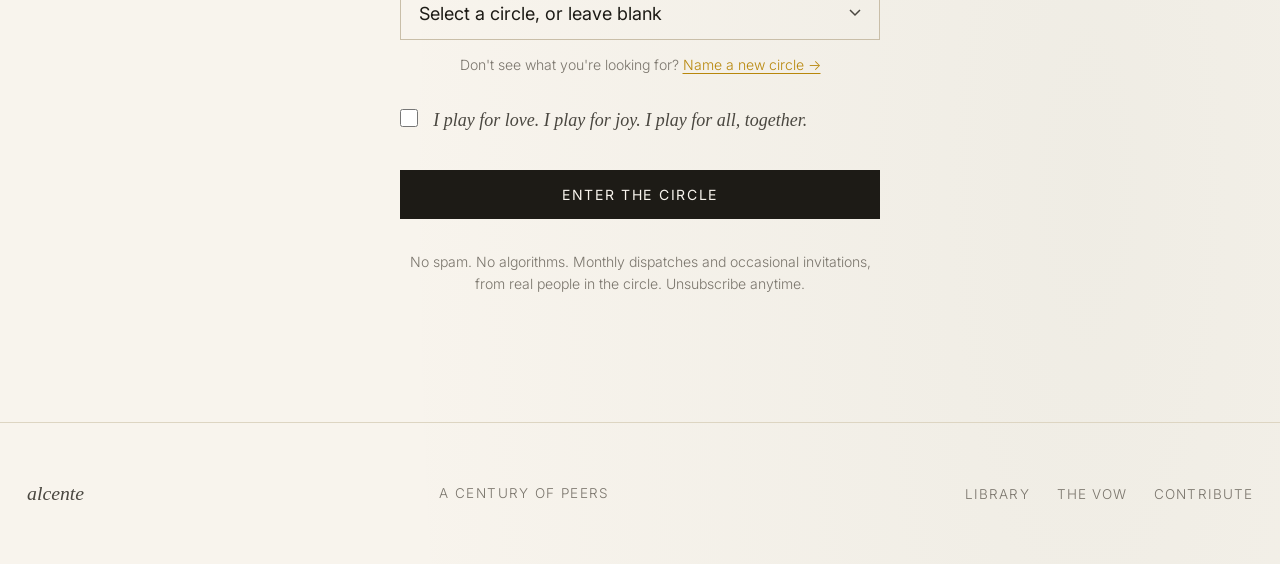
==== commit 4bc2149b: "Update covenant.html" ====
--- a/covenant.html
+++ b/covenant.html
@@ -76,12 +76,9 @@
         <div class="divider"></div>
 
         <p class="vow__text" id="vow-text">
-          <span class="vow__line">I recieve this life.</span>
-          <span class="vow__line">I listen.</span>
-          <span class="vow__line">I give all I can.</span>
           <span class="vow__line">We play for love.</span>
           <span class="vow__line">We play for joy. </span>
-          <span class="vow__line">We play together, for all beings..</span>
+          <span class="vow__line">We play together, and play for all.</span>
         </p>
 
         <div class="vow__signature">alcente · a century of peers</div>
@@ -171,7 +168,7 @@
           Enter the circle
         </h2>
         <p style="font-family: var(--font-serif); font-size: 1rem; font-style: italic; color: var(--ink-mid); margin-bottom: 3rem;">
-          Leave your name and email. We'll do the rest.
+          leave your name and email. magical toads will do the rest.
         </p>
 
         <!-- Success message (hidden by default) -->
@@ -267,8 +264,7 @@
             <label class="form__checkbox">
               <input type="checkbox" name="vow_taken" id="vow" required>
               <span class="form__checkbox-text">
-                I catch. I pass. I show up. I practice friendship as if it matters.
-                I stay in it for a hundred years.
+                I play for love. I play for joy. I play for all, together.
               </span>
             </label>
           </div>
